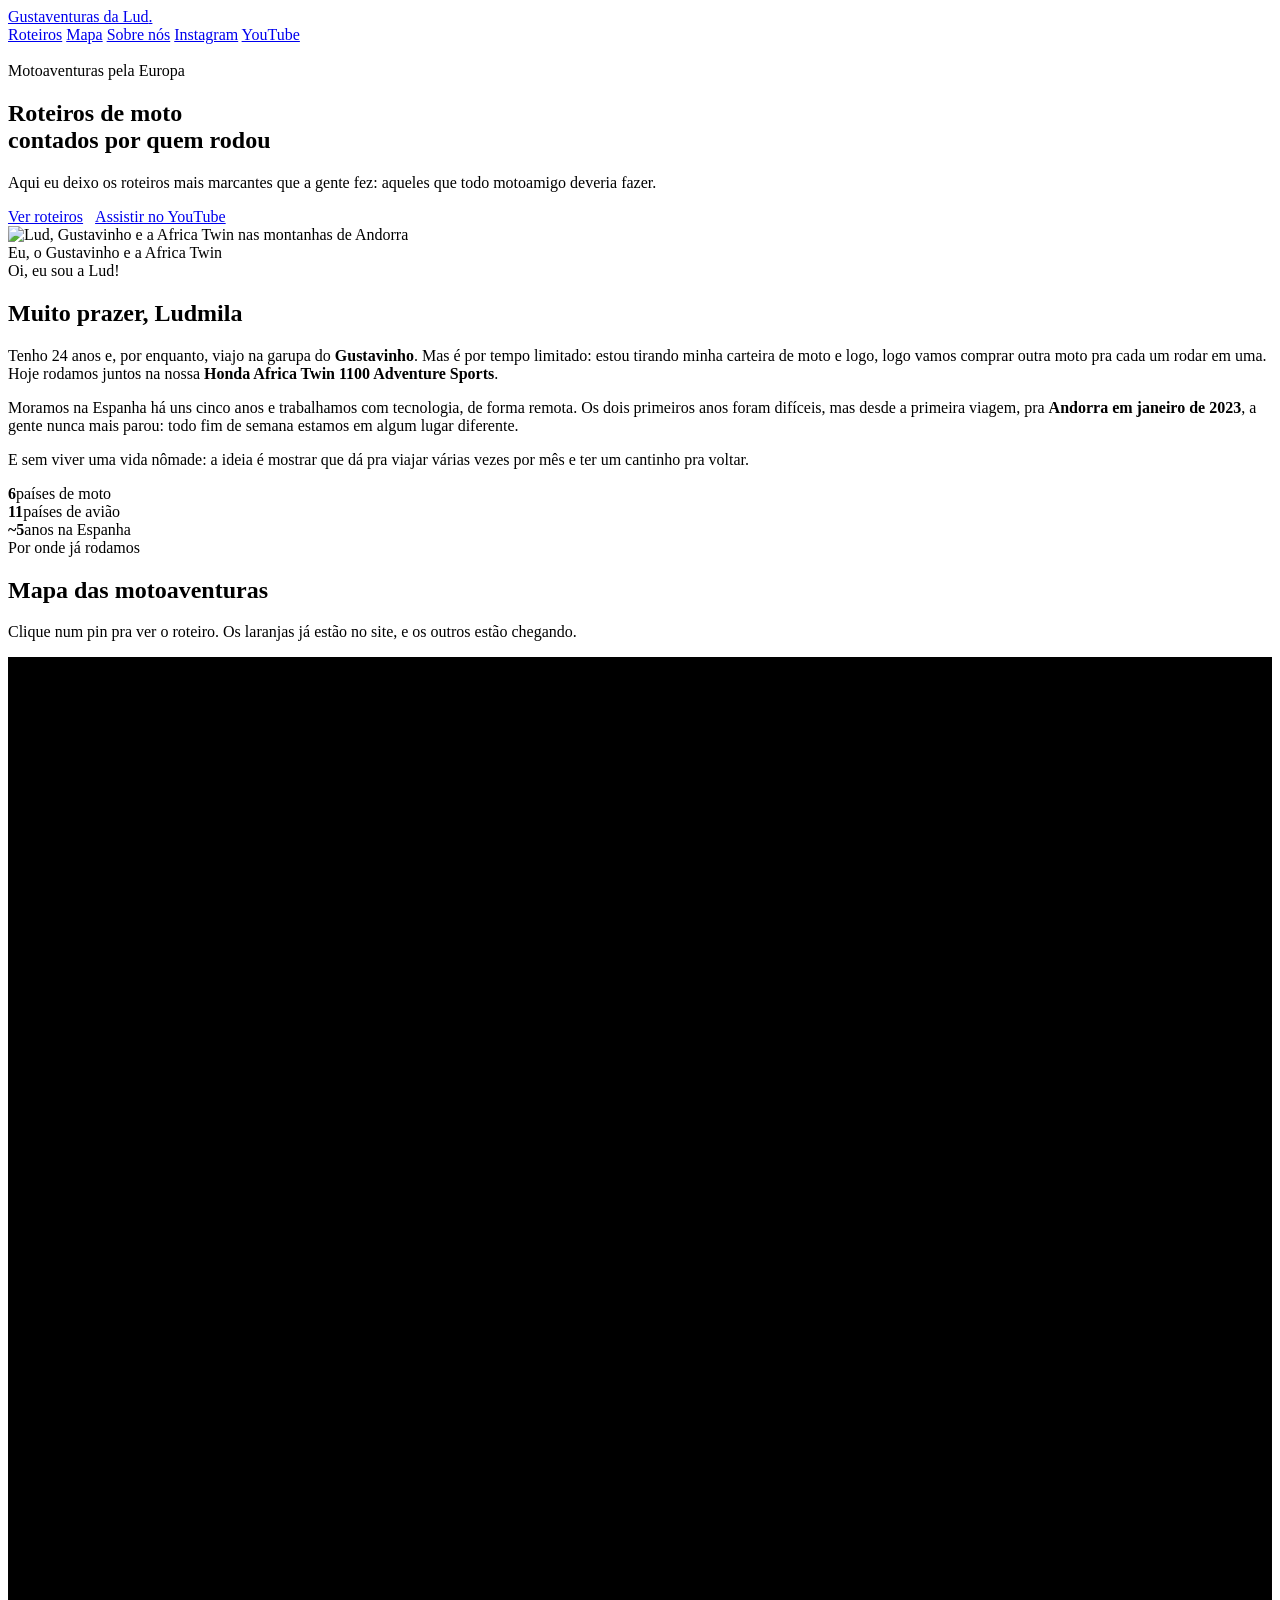
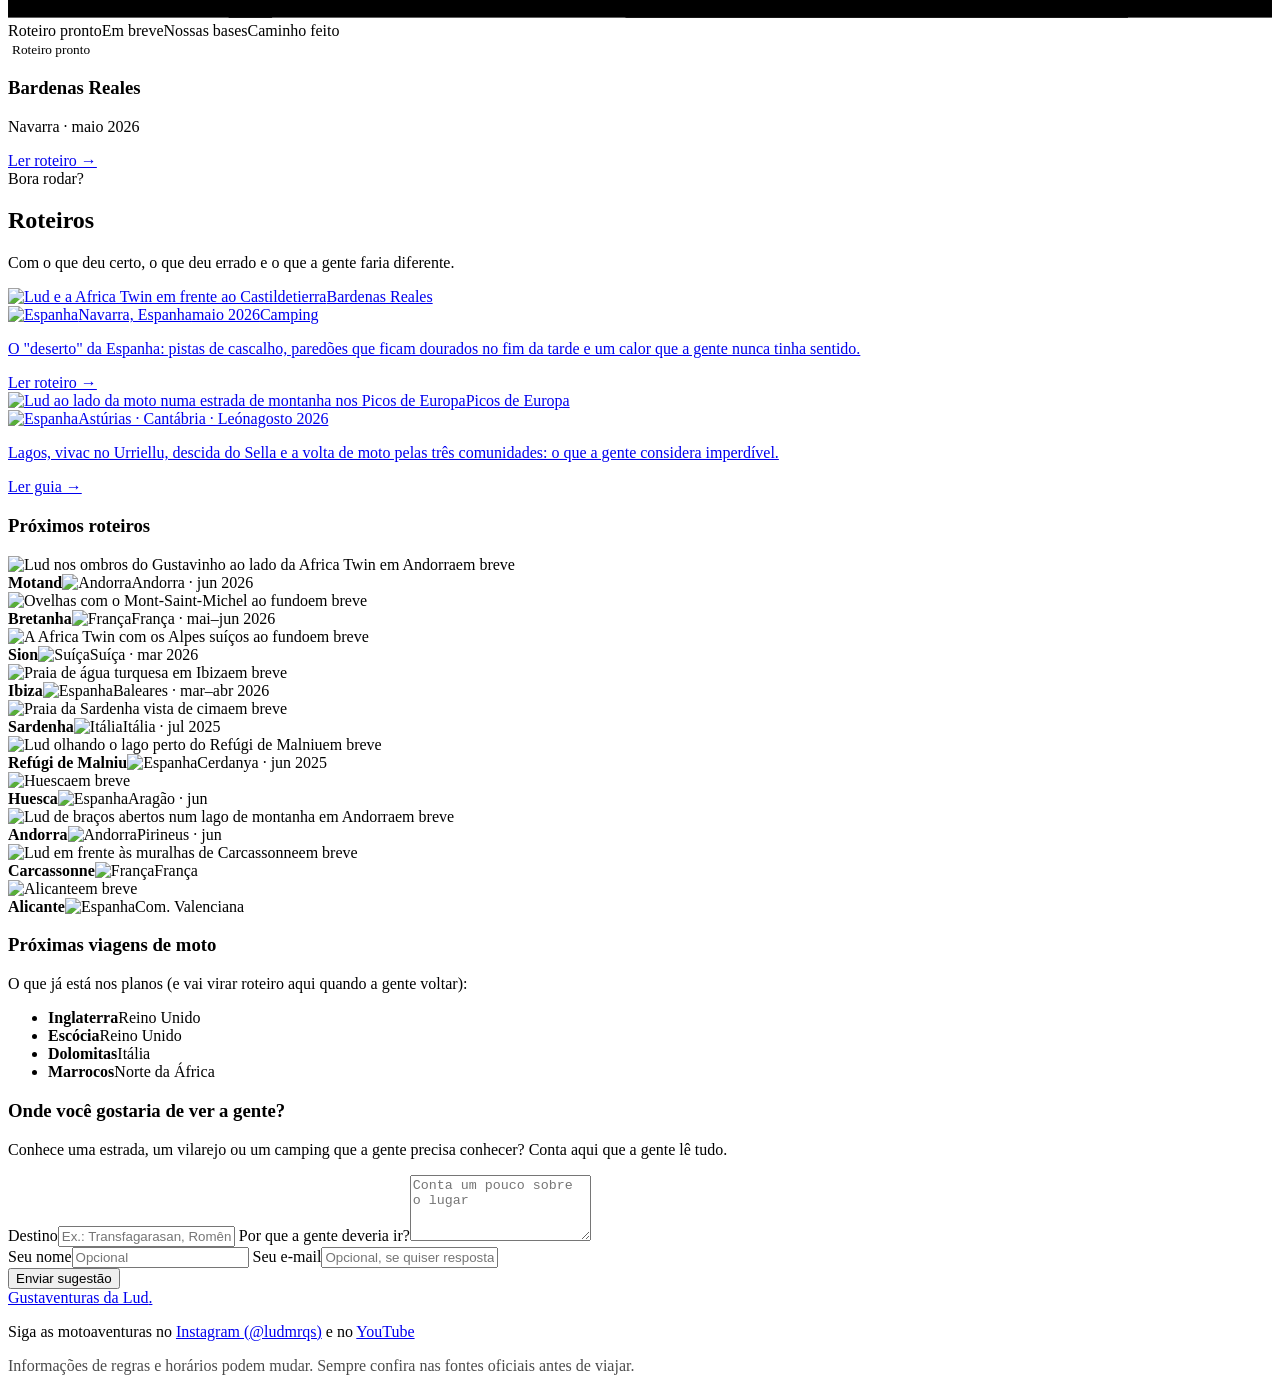
==== index.html @ d8e7f9ba "Add files via upload" ====
<!DOCTYPE html>
<html lang="pt-BR">
<head>
 <meta charset="utf-8">
 <meta name="viewport" content="width=device-width, initial-scale=1">
 <title>Lud · Motoaventuras pela Europa</title>
 <meta name="description" content="Roteiros de viagens de moto pela Europa: Bardenas Reales, Picos de Europa e mais. Camping, trilhas e estradas incríveis, contados por quem rodou.">
 <link rel="preconnect" href="https://fonts.googleapis.com">
 <link rel="preconnect" href="https://fonts.gstatic.com" crossorigin>
 <link href="https://fonts.googleapis.com/css2?family=Caveat:wght@600;700&family=Fraunces:opsz,wght@9..144,600;9..144,700&family=Nunito+Sans:wght@400;700;800;900&display=swap" rel="stylesheet">
 <link rel="stylesheet" href="assets/style.css">
</head>
<body>

<header class="topo">
 <div class="container">
  <a class="logo" href="index.html">Gustaventuras da Lud<span>.</span></a>
  <nav class="menu">
   <a href="#roteiros">Roteiros</a>
   <a href="#mapa">Mapa</a>
   <a href="#sobre">Sobre nós</a>
   <a href="https://www.instagram.com/ludmrqs/" target="_blank" rel="noopener">Instagram</a>
   <a href="https://www.youtube.com/channel/UCNSCRL_kDQO0_r5N88EQWMQ" target="_blank" rel="noopener">YouTube</a>
  </nav>
 </div>
</header>

<section class="hero" style="padding:0">
 <div class="paisagem foto-fundo" aria-hidden="true">
  <img src="assets/fotos/bardenas-lud-moto-pista.jpg" alt="" style="object-position:50% 62%">
 </div>
 <div class="container conteudo">
  <span class="pincelada">Motoaventuras pela Europa</span>
  <h1><span class="caixinha">Roteiros de moto</span><br><span class="caixinha">contados por quem rodou</span></h1>
  <p class="lead">Aqui eu deixo os roteiros mais marcantes que a gente fez: aqueles que todo motoamigo deveria fazer.</p>
  <a class="botao" href="#roteiros">Ver roteiros</a>
  <a class="botao claro" href="https://www.youtube.com/channel/UCNSCRL_kDQO0_r5N88EQWMQ" target="_blank" rel="noopener" style="margin-left:8px">Assistir no YouTube</a>
 </div>
</section>

<section id="sobre" class="fundo-papel">
 <div class="container sobre">
  <div class="foto polaroid">
   <div class="miolo"><img src="assets/fotos/home-capa-motand.jpg" alt="Lud, Gustavinho e a Africa Twin nas montanhas de Andorra" style="object-position:50% 72%"></div>
   <span class="legenda-foto">Eu, o Gustavinho e a Africa Twin</span>
  </div>
  <div>
   <span class="pincelada">Oi, eu sou a Lud!</span>
   <h2 class="secao-titulo">Muito prazer, Ludmila </h2>
   <p>Tenho 24 anos e, por enquanto, viajo na garupa do <strong>Gustavinho</strong>. Mas é por tempo limitado: estou tirando minha carteira de moto e logo, logo vamos comprar outra moto pra cada um rodar em uma. Hoje rodamos juntos na nossa <strong>Honda Africa Twin 1100 Adventure Sports</strong>.</p>
   <p>Moramos na Espanha há uns cinco anos e trabalhamos com tecnologia, de forma remota. Os dois primeiros anos foram difíceis, mas desde a primeira viagem, pra <strong>Andorra em janeiro de 2023</strong>, a gente nunca mais parou: todo fim de semana estamos em algum lugar diferente.</p>
   <p>E sem viver uma vida nômade: a ideia é mostrar que dá pra viajar várias vezes por mês e ter um cantinho pra voltar.</p>
   <div class="numeros">
    <div class="numero"><b>6</b><span>países de moto</span></div>
    <div class="numero"><b>11</b><span>países de avião</span></div>
    <div class="numero"><b>~5</b><span>anos na Espanha</span></div>
   </div>
  </div>
 </div>
</section>

<section id="mapa" class="fundo-papel">
 <div class="container">
  <span class="pincelada">Por onde já rodamos</span>
  <h2 class="secao-titulo">Mapa das motoaventuras</h2>
  <p class="secao-sub">Clique num pin pra ver o roteiro. Os laranjas já estão no site, e os outros estão chegando.</p>
  <div class="mapa-wrap">
   <div class="mapa-caixa">
    <svg class="mapa-svg" viewBox="0 0 1000 760" role="img" aria-label="Mapa dos roteiros pela Europa">
<rect width="1000" height="760" class="mar"/>
<path class="terra" d="M487.8,760L489.7,759.4L520.3,756.8L536,754.4L546.7,754.8L557.4,747.2L562.7,744.7L586,743.7L596.9,738.1L638.6,736.7L643.7,738.3L648.9,741L657.8,747.6L662,749L667.4,747.2L680,740L694.2,735.8L701.8,731.5L704.8,725.6L711.4,723.1L715.5,727.2L730.8,730.7L739.8,728.9L743.7,727.2L741.9,720.8L751.6,721.9L759.3,724.5L767.6,730.3L772.7,731.2L781.7,727.6L800.6,724.6L810.7,720.5L820,711.2L823.3,708.9L845.7,699L848.6,699.3L852,700.1L851.4,703L850.3,705.4L852.6,709.3L855.1,706.5L854.4,704.9L854,702.8L858.7,702.2L863,702L867.8,704L868.4,713.2L875.4,721.5L874.2,726L879.5,728.2L883.6,724.5L885.4,719.6L893.3,716L900.5,708.3L904.6,707.1L906.2,712.6L908.9,717.3L906.2,719.3L902.9,725L897.2,739L891.1,743.6L886.6,749.3L885.4,753L885.4,757.3L886.1,760L487.8,760ZM1000,270.3L997.8,266.1L988.4,259.9L984.8,256.5L978.4,255.1L975.7,255.7L974.5,258.9L974.3,265.5L970.3,274.8L969,278.8L966.9,283.9L964.5,284.7L963,284.4L957.4,277.1L952.2,271.5L951.3,268.7L950.3,265.2L945.3,252.5L947.3,250.3L949.4,249L952,245.8L954,243.4L947.2,236.8L944.7,237.1L941.7,240.8L931.8,238.9L930.1,240.5L929.1,243.2L926.3,246.9L921.8,248.9L917,253.1L911.9,256.2L907.9,258.7L905.4,258.7L908.8,254.1L907,254.3L902.4,257.8L899.8,260.6L899.3,264.7L899.3,271.6L901.8,273.1L906.9,281.4L912.2,284.5L911.7,288.3L910.9,291.3L908.3,294.1L905.5,292.6L904,292.8L903.7,298.8L907.8,313.8L912.6,324.3L916.6,328.5L925.3,334.8L934,337.6L950.4,347.9L959,350.6L961.4,352.5L967.7,361.3L973.5,371.6L980.6,388.2L985.2,396.2L993.3,404.8L1000,409.6L1000,490.1L1000,490.1L991.4,478.8L985.6,474L983,473.3L978.7,475.1L970.6,473.8L966,473.9L963.7,474.8L960.1,477.1L958.1,476.3L957.2,474.5L949.6,469.7L940.5,467.7L921.5,451.9L915.6,445.8L904.1,439.7L896.2,429.6L890.3,426.3L882.1,424.1L880.3,424.6L878.1,426.1L876.3,426.5L874.7,425.3L875.9,423.7L877.5,422.8L876.5,418.8L866.4,409L860.7,406.2L859.1,404.2L857.6,401.4L856.3,399.7L853.7,398.8L851.7,399.3L848.7,398.8L848.2,393.6L848.4,389.6L847.6,386.3L843.9,377.8L838.2,370.8L833.6,353.3L830.7,348.5L825,345.2L812.6,342.2L794.9,332.2L791.3,332.3L780.9,328.8L774.6,328.6L766.9,333.2L758,345.1L750.8,357.2L748.1,359.7L738.1,364.4L729.1,366.9L727.1,368L724.8,369.1L720.5,371.3L717.5,373.4L706.1,385.9L700.7,389.7L699.7,391.8L698.8,395.7L695.7,399.2L692.7,401L685.6,403L678.4,406.9L675.2,405.6L666.5,406.2L661.1,402.2L650.7,400L647,394L642.5,393.9L639.4,394.2L637.6,393.4L636.9,391.3L636.9,389.2L633.7,390.3L631.2,390.4L629.7,391.3L628.7,392.2L627.3,391.7L626.4,392L626.6,393.2L623.6,393.5L620.4,392.9L611.8,390L610.5,389.6L604.7,388.6L602.3,387.4L600.3,384.2L598.7,383.4L597.9,382.7L592.5,384.5L590.7,387L587.9,390L567.9,404.7L564.3,410.7L560.2,419.6L559.9,423.7L562,436.7L566.4,443.5L567,445.1L568,448.4L570,449.7L570.8,452.5L567.4,454.1L565.3,454.4L564.8,459.3L565.7,460.8L567.7,462L568.3,463.5L568.9,470.8L565,475.3L559.4,480.4L532.1,496.7L525.6,504.5L523.2,506.2L502.7,511.2L488.2,516.4L481.3,518.2L472.6,527.2L468.5,530.8L471.8,531.9L475.5,536.2L474.2,538.1L468.7,541L466.2,541.9L464.9,541.4L463.6,541.8L454.2,557.3L445.5,568.5L440.8,573.3L436,580.5L425.3,599.3L425,604.7L429.8,623.6L432.6,628.6L436.6,632.8L444.5,636.5L446.2,640L443.5,643.3L435.6,649L421.8,656.7L415.8,662.8L414.5,668.9L410.4,671.5L408.6,680L406.1,685.5L405.4,687.4L402.8,691.6L402.4,694.7L406.5,699.1L404.3,700.9L402.2,701.7L397.3,702L380.9,702L367.4,710.8L360.4,718.7L353.8,733.7L346.1,742.5L342.8,744L337.9,739.8L331.7,738.9L325.5,740L322.3,742.9L317.1,744.4L312.3,742.6L301.9,741.2L297.1,741.2L289.6,743.2L283.4,741.2L272.9,739.7L249.8,740.1L247,741L243.8,744.5L236,750.5L224.9,749.9L214.4,753.3L211.7,755.7L208.7,760L174.7,760L174.7,760L171.4,754.4L169.4,749.2L168.2,743.8L168.7,741.8L168.4,740.1L163.7,737.5L162.9,732.5L167.2,726.6L170.3,724.1L172.2,723.5L167.8,723.4L164.2,727.1L160.7,720.2L145.3,705.9L146.7,703.2L146.7,701.5L143.6,704.6L141.6,705.4L133.1,704L123.2,704.5L119.5,704.7L104.2,711.7L99.8,711.2L91.8,706.5L77.4,703.6L72.7,701.9L66.5,703.6L62,703L57.8,705.7L55.3,704.5L59.2,697.8L65.6,684.5L66.5,675.9L68.5,668.6L68.2,661.2L66.3,656.3L70.9,644.8L71.4,638.6L69.5,630.6L78.1,632.8L75.7,629.4L73.2,627.2L70.6,627.3L68.4,626.9L60.6,629L56.8,629.5L55.7,628.8L56.7,624.1L55.6,617.6L58.8,616.3L62.4,616.3L65.7,614L67.8,611.2L67.4,605.9L70.7,601.2L77.1,597.7L73.9,598L70.1,600.2L63.3,609L60.9,613.6L55.8,614.6L51.4,614.8L49.4,614L46.9,612.5L47.1,608.9L47.8,606.1L50.3,600.7L51.9,592.7L55.5,585.9L55.4,584L55.1,581L57.7,578.6L60.8,577.1L65.6,571.4L73.3,557.6L82,542.9L81.7,540.9L80.4,539.3L81.5,535.2L87.8,517.4L89.7,515.3L92.2,510.1L93.6,501.6L95.1,495.7L95.3,492.7L95.2,489.1L93.4,481.9L92.6,467.1L92.9,462.2L95.4,460.1L91.9,459.3L90.7,455.9L91.4,452.5L96.1,447.2L93.2,447.6L92.2,446.4L92.9,438L98.1,433.1L101.6,430.1L100.2,429.3L96.9,429L97.3,426.3L99.2,425.4L101,422.7L99.4,421.2L98.2,419.2L98.8,414.4L99.5,412.4L99.3,410.3L92.1,412.3L90.4,411.7L90.8,408L95.2,403L95.9,401.4L91.5,400L88.5,396.9L86.9,394.3L85.1,390.5L85.5,387.4L88.6,380.5L92.1,378.7L95,377.8L101.4,373.5L109.2,375.3L114.2,374.9L118.9,372.9L121.6,372.6L125.9,370.8L126.1,367.8L125,365.4L126.5,363.4L131.3,361.3L136.7,358.5L142.6,358.5L148.8,356L152.6,358.5L156.1,358.2L159.8,360.9L164.4,366.7L171.9,369.7L178.3,368.6L189,369.4L194.5,370.6L204.2,370.2L209.7,371.1L218.7,369.2L225.4,373.1L238.7,375.8L246.4,379.2L268.5,385.4L276.6,386L288.1,384.2L293.1,382.6L297.4,384.1L304,382.3L307.2,382.8L311,386.3L325.1,391.3L329.1,387.9L331.9,387.2L342,389.9L352.2,394.9L357.6,395.4L365.5,394.6L372,391.9L373.3,391.6L379.5,390.3L385.5,383.8L391.7,359.8L396.4,331.3L399.3,326.1L402.9,324.6L400.2,320.7L398.3,322.5L397.6,324.6L396.6,325.7L399.5,299.5L401.3,289.9L404.1,280L409.2,284.1L413.4,288.3L415.6,291.9L418.1,303.7L420,306.2L423.2,308.7L422.1,306L419.8,303.9L416.9,288.2L414.8,283.7L411.6,279.9L401.2,271.8L400.1,270.2L399.7,267.2L403.3,267.4L406.3,269L406,267.3L405.1,265.6L403.9,259.2L403.2,244.3L403.4,241.7L403,238.6L399.6,237.8L396.9,237.6L394.1,236.3L379.9,227L375.4,217.8L370.6,210.9L369.5,207.9L369.8,205L372.7,198.9L370.5,194.9L368.3,194L366.4,192L368.4,188.9L369.9,186.8L372.8,186.4L376.7,187.3L380.2,189.3L382.9,189.8L374.8,184.5L361.1,185.6L358.2,184.8L355.8,183.6L355,179.9L357.1,178.3L358.9,175.2L357.1,173L354.5,172.1L350.5,172L346.7,172.4L345.9,171.1L348.3,167.8L346.4,166.4L343.8,166.9L340,167.4L336.5,166.2L333.3,162.1L331.1,162L329.6,162.4L327.3,160.7L324.9,160.2L323.2,160.6L321,158.3L307.3,152.9L301.3,151.9L295.7,153.6L292.6,152.7L290.5,149.6L289.1,144.7L280.4,140.3L282.4,137.9L286.5,137.7L291.3,136.3L293.3,134.3L289.7,131.4L287,130.6L285.9,129.6L284.9,127.3L286.7,126.3L287.8,126.9L291,127.5L296.8,127.4L294.9,124.9L292.7,124.2L291.7,123.6L287.1,123L284.9,123.7L280.3,123L279.3,120.4L279.1,118.2L280.8,113.6L287.8,109.9L304.7,106.3L311.7,107.4L316.8,106.9L322.9,104.4L325.6,102L334.2,101L342,104.1L348.9,114.5L352.3,118.1L361.2,112.6L374.1,113.4L376.6,116.8L377.7,114.1L380.3,110.9L382.1,112.4L383,114.5L396.6,114.4L398.8,114L395.2,111.4L392.5,105.6L392.6,84.4L389.1,78.3L385.2,68.7L383.4,63.1L383.4,61.1L384.1,58.4L389.3,58.7L393.3,59.6L401.1,57.7L404.7,59.3L404.3,63.7L405.3,69.3L406.6,71.9L408.4,75L414.6,74.9L421.3,76.9L429.8,77.4L442.1,80.8L447.4,79L452.6,75.3L462.4,73L463.3,71.7L457.7,72.2L452.5,69.7L451.9,67L452.5,64.7L454.6,59.3L469.6,51L480.2,48.5L491.2,43.9L496.8,39.1L500.5,32.8L501.7,31.5L503.2,30.3L501.7,28L502.7,4.3L503.8,0L1000,0ZM377.5,82.2L377.7,84.9L376.1,85.5L374.9,84.5L372.3,84.4L369.7,84.9L370.6,80.1L375.3,80.9ZM361,67.5L359.6,71L356.4,69.6L356.2,68.7L359.9,66.8L360.7,66.8ZM462.9,0L459.4,2L456.1,2.6L444.2,0L462.9,0ZM432.3,0L422.6,1.8L419.7,1.3L417.4,0L432.3,0ZM401.2,0L397.8,2L395,2.6L392.1,2.4L385.9,3.3L380.3,2.5L381.1,5.3L382.4,7.8L381.3,8.8L379.9,9L369.4,6.7L367.8,7L366.5,8.6L362.6,7.6L359,4.5L355.1,2.4L351,1.2L347.5,1.4L333.6,5.1L330.6,9.5L328.8,15.8L326.5,21.4L323,25.5L319.1,25.9L315.6,22.6L309,18.8L306.7,16.4L305.9,16.2L305.2,17L302.4,17.8L299.6,17.7L295.2,18.3L287.4,20.4L284.2,22L277.3,26.6L275.9,27.9L273.1,32.8L269.4,33.5L266.3,29.9L262.6,28.4L258.5,29.3L255.9,30.8L255,29.3L255.1,26.4L258.3,23.1L266.4,21.2L273.7,14.9L277.4,11L278.8,8.8L280.6,7.4L282.8,7L284.1,4.5L288.8,0L401.2,0ZM413.1,5.6L410.1,7.3L409.2,9.4L408.4,10.2L406.6,10.7L404.7,10.8L397.8,6.2L396.1,6.3L397.7,4.3L402.3,2.9L404.8,0.8L410.5,3.1ZM503.9,645L503,645.7L500.3,645L496.1,645L496,642.9L496.5,641.4L497.3,639.8L499.8,642.9L503.9,643.4ZM567,585.1L571,586.7L575.1,585.1L577.3,585.5L579.5,586.3L580,589.7L578.2,593.5L575.6,597.3L573.4,601.5L571.5,606.3L567.9,609.2L564.5,611L557.4,607.6L553.2,606.7L552,605.5L550.9,600.1L549.1,598.5L546.3,597.8L544,599.1L540.9,602L539.1,599.2L536.6,598.8L535.6,597L535.6,594.9L552.3,581.9L557.1,579L567.4,575.5L569,575.9L567.7,577.9L567.8,578.8L569.1,579.7L568.8,581.2L567.5,582.6ZM613.7,581.1L613,581.7L600.3,576L596.2,575.4L595.2,574.5L595.2,571.3L595.5,569.9L603.8,569L610.6,571L614.4,577.1L614.8,578.1ZM497.7,631.9L496.3,635.1L490,634L488.5,632.6L489.9,629L491.8,628.5L491.8,625.9L493.7,623.3L502.6,621.1L504.7,623L505.2,625.6L499.8,631.2ZM844.7,405.1L846.2,407L846.4,408.1L845.7,409.6L846.5,412.6L842.9,410.4L838.1,412.1L835.2,412.2L834.1,410.1L834.7,408.6L839.2,407.9L840.7,407.1L843.5,407.1ZM997.8,500.5L996.1,501.2L995,500.8L994.4,500.1L994.8,498L998.5,498.6L998.5,499.8ZM948.7,718.8L946.8,719.6L943.9,718.2L943.4,715.6L943.8,714.8L947.3,715.5L948.5,717.8ZM1000,680.3L999.7,680.2L995.2,677.6L993.1,675.7L990.8,674.5L985.2,673.8L979.8,671.1L977.6,671.2L972.9,672.2L970.4,672.3L967.9,671.5L962.5,668.1L958.8,663L957.8,660.7L959,654.1L960.8,647.8L962.8,645.8L965.2,644.3L966.6,642.2L967.7,639.9L973.3,645.5L975.7,646.8L977.7,646.1L981.3,643.4L981.3,640.9L985.2,637.1L990.5,636.4L993.1,636.5L994.9,639.2L997.1,639.7L999.5,639.8L1000,640.1L1000,680.3ZM825.2,512.2L827.6,515.4L833.4,528.8L834.1,531.7L833.5,534.9L832.6,537.1L828.8,544.5L830.1,550.2L832,553.6L832.7,557.5L832.3,562.5L832.4,592.9L831.6,598.3L831.2,603L828.2,604.7L823.9,603.6L818.7,601.5L816.3,601.9L814.1,603L812.1,602.3L810,601.1L809.6,611.5L807.6,616L804.5,618.9L801.1,619.4L797.6,618.8L794.8,619L792.4,617.3L790.3,613.9L787.3,609.8L784.1,605L783.4,600.6L782.2,590.6L782.7,588.3L783.7,586.1L783.9,581.6L783.2,577.7L783.9,576.2L785.7,577.5L786.8,576.9L786.5,574.9L786.6,571.2L784.2,568.3L780.6,567.5L780,564.4L780,561.1L781.8,558.9L782.1,556.1L781.6,547.4L778.7,544.5L777.4,539.8L775.9,536.9L773.3,534L770.5,531.7L768.6,529.5L767.8,523.2L768.3,517.8L768.9,515.5L769.8,515.7L772.6,518.2L774.8,518.5L779,518.8L783.2,517.7L788,514.8L792.6,511.6L798.9,502.5L803,500.4L805.1,497.9L805.6,494.8L807.3,493.9L809.8,496.7L812.5,496.7L816.9,498.7L818.8,500.9L820.6,503.5L822.2,504.6L823.8,505.1L824.2,505.7L823,506.5L821.8,509.9L822.8,510.7ZM787.2,612.2L785.3,617.6L782.4,614.1L782,610.9L782.4,610L785.5,611.1ZM770.8,508.6L769.7,511.1L767.9,511.1L768.4,509.3L769.9,505.5L771.9,504.2L772.9,505.1L772,507.3ZM809.6,411.4L809.4,419.1L810.3,421.4L811.8,422.9L812.7,424.5L815.8,445L815.7,446.7L811.7,455.5L810.9,458L811.6,468.3L811,471.2L809.5,474.1L807.4,483.1L805,487.3L797.3,483.1L792.9,481.5L790.7,479.4L789.1,477.9L789.8,475.7L791.6,473.5L791.7,471.7L787,470.2L784.8,469.1L784.6,466.9L785.9,463.3L784.9,460.4L782.4,460.8L780.2,460.5L779.9,459L781.2,456.9L783,454.3L782.6,451.5L780.2,450.5L777.9,448.4L776.8,445.5L778.3,443.2L780.8,441.6L778.7,438.7L777.3,438.7L776.2,438.1L776.9,436.6L778.7,434.2L781.1,427.5L784.8,424.1L791.6,421.5L793.5,420.5L794.9,418.1L796.7,416.4L799,416.4L801.3,417L802.6,417.9L803.7,416.8L804.2,413.9L803.5,411.5L803.1,404.6L804,400.6L806,400.2L808.1,402.2L808.1,404L809.2,408.4ZM401.1,260.2L399.6,264.7L397.4,260.4L394.2,256.5L393.6,253.1L393.7,252.2L397.4,254.8ZM997,271.8L992.6,273.6L990.2,271.9L989.4,270.4L985.4,270.4L982.8,268.5L982.3,267.6L985.1,264.5L986.2,260.2L988.7,262.3L992.1,266.5L993.7,267.5ZM1000,284.9L997.1,283.7L993.9,283.4L993,281.9L993.2,280.6L993.6,279.2L996.1,279L996.7,280.2L999.6,283.1L999.6,283.1L1000,283.8L1000,284.9ZM1000,290.6L997.8,288.4L996.8,286.8L999.6,289L1000,289.3L1000,290.6ZM987.7,290.3L987.7,292.3L985,290.1L983.1,285.7L979.2,278.6L978.5,276.6L979.6,274.3L979.3,272.2L976.3,266L977.7,264.7L978.8,264.4L979.9,268.9L981.2,271.4L984.4,274.1L984.6,279.5L986.3,287L987.1,288.5Z"/>
<path class="fronteiras" d="M930.1,446.1L929.7,446.3L929.6,446.1L929.6,445.8L930,445.8L930.1,446.1M793,760L793.5,755.6L792.5,753L791.1,751.2L786.9,749.4L786.7,748.1L787.6,746.6L793.1,741.5L795.7,734.5L798.2,732.8L802.2,730L801.8,727.4L800.6,724.6M873.7,0L872.7,0.9L870,5.4L868.7,9.2L867.9,10.6L865.9,7.5L863.7,5.4L862.2,4.4L860.9,4.5L860.8,5.1L861,6.8L862.6,9.6L864.4,11.4L864.8,12.8L866.2,15.4L868.9,18L872.8,19.8L875.6,21.8L877.8,24.8L878,25.7L877.6,27.1L876.9,28.4L876.4,30.1L874.7,33.6L875.5,34.9L877.5,36.4L879.2,38.4L881.5,41.5L884.9,47.2L887,49.5L889.7,51.7L892.2,53.4L895.6,52.8L899.9,56.1L904.7,60.8L908,62.9L910.3,63.3L912.3,65.1L914.2,67.6L915,69.2L916.6,70.1L920.3,69.4L925.6,73.1L929,75.9L931,78.2L930.8,79.3L931,82.5L931.5,86L931.4,87.8L929.6,90.5L928.5,91.2L928,91.7L921,89.5L920.6,90.2L920.1,90.6L919.6,99.9L918.7,101.7L917.1,103.6L913.5,105.7L911.1,106.7L909,107.7L903.1,112.4L900.5,115.1L899,118.2L899.2,119.8L903,124.1L907.4,128.7L907.9,133L906.7,136.5L906.5,137.8L907.7,138.1L909.8,138L911.5,138.4L912.6,140.5L912.9,144.6L912.8,148.4L912.5,150.1L910.8,150.5L907.4,149.3L904.7,147.7L903.6,146.7L903.4,145.3L903.8,144.3L902.6,142.7L899.4,141.6L896.3,142.7L894,144.1L892.4,144.3L890.6,142.9L887.8,142.1L884.3,141.8L882.2,141.2L881.7,141.7L882.4,145L881.9,146.5L865.5,150.5L860.6,152.9L857.3,155.6L854.6,156.9L854.1,158.5L851.6,160.6L848.6,161.5L847.7,161.1L845.9,162.1L842.7,163.3L840.4,163.3L839.2,162L836.9,159.9L835.8,158.3L835.9,157.3L831.1,157.7L828,156.7L821.7,157.7L820.1,157.4L819.9,157.9L819.6,164.6L818.7,167.4L817,170.4L814.5,172.2L812.5,172.7L812.4,170.7L812.7,168.2L811.1,167.8L808.9,167.7L807.8,167.1L807.8,165.2L807.2,164.2L806.2,163L803.7,161.6L798.8,159.5L795.5,158.6L794.3,160L792.1,161.6L788.5,161.5L787.6,162.1L788.7,162.6L791.5,164.8L791.4,168.8L789,175.5L788,180.8L788.2,184.8L788.7,186.7L789.2,186.6L792.1,186.6L793.5,186.5L798,187.1L801.8,188.3L802.7,189.9L803.3,191.9L807.9,194.2L813,195.5L814.6,194.7L820.1,187.6L822.6,188.4L824.4,191.8L824.5,193.5L823.5,200.6L823.7,204.4L825.4,206.6L825.7,208.5L825.5,210.3L823,210.7L819.6,210.1L816.6,207.4L814.4,208L812.7,208.9L812,211.9L811.6,215.3L812,217.2L813.5,218.4L814.9,221.4L815.9,225.3L816.8,227L816.2,227.8L814.5,228.6L813,228.3L809.9,223.8L808.6,222L806.6,222L803.1,223.4L798,226.6L795.8,226.8L793.9,226.4L792,224.4L790.1,220.2L789.3,217.5L788.3,217.7L784.8,217.2L783.3,218.4L783.7,222.9L783.9,228.5L782.5,232.1L778.2,238.8L776.7,241.6L776.1,243.6L776.1,245.3L777.1,248.1L778.3,250.8L777.7,252.5L775.2,253.6L773.2,252L772.3,249.1L768,245.3L769.4,241.8L769,240.9L762.4,239.7L759.4,237.4L755.1,233.1L754.1,231.3L753.9,224.9L753.5,223.4L752.9,222.7L751.1,222.8L748.6,225.2L746.4,228.7L741.7,232.9L741.2,233.7L743.2,237.2L743.2,238.6L739.7,244.7L739,246.7L734.2,250.7L731.9,252.2L724.5,250.1L722.5,249.8L719.3,251.9L714.9,253.9L707.8,256.1L704.9,255L703.6,253.9L702.8,252.2L700.8,249.3L698.6,247.6L697,245.7L695,243.6L693.7,241.9L694.9,235.9L693.6,234L692.8,231.1L693,229L692.3,228.6L685.7,227.9L680.2,228.6L676.5,230.7L673.4,234.1L673,234.9L673.3,235.4L675.1,238.3L672.6,241.7L668.5,244.3L665.6,244.7L664.3,244.3L664.1,240.9L666.4,239.6L668.5,237.3L669,234.1L669.2,232L666.8,229.4L667,227.9L668.2,224.6L668.9,221.9L669.9,219.6L674.2,215.5L678.5,211.4L678.9,207.2L679.1,202.2L679.6,201L685.6,197.7L686.9,196.4L687.6,194.7L692.1,188.9L696.5,183.1L697.3,181.2L698,180L698,179.1L697.4,178.5L695,178.2L694.2,176.5L696.4,173.2L699.4,171L702.3,170.8L703.6,171.6L703.5,172.6L704.9,173.6L707.2,173.8L709.9,173.3L712.7,171.9L714.1,169L714.9,166.8L719.1,164.1L722.2,165.1L730.3,164.9L736.3,163.8L739.9,161.8L744.5,161.4L747.7,162.1L748.2,162L749.1,161.6L749.8,160.7L752.7,159.8L753,159.1L752.8,158.4L752.3,158L748.7,158.7L747.3,158.3L746.9,156.9L747.8,154.5L750.3,152.4L752.5,151.8L754.1,152.1L758.4,155.3L759.3,155.4L759.9,154.7L760.6,154.3L762.1,154.8L763.7,156.9L764,157.2L772.8,155.6L774.7,155.4L781.1,158.7L787.6,162.1M373.3,391.6L373.3,393.4L374.6,396.1L376.2,397L379.5,398.4L382,398.7L385.5,399.5L387.8,401L387.8,403.2L387,405.8L385.6,408L384.7,409.9L385.5,410.9L386.7,411.8L387.9,412L388.9,411.7L389.7,410.4L391,408.7L391.7,408.5L391.7,409.4L392.2,410.7L396.4,412.9L405.7,417L409.3,417.2L412.3,417.7L413.1,419.3L419,425.3L420.4,425.2L423,425.3L426.3,424.9L428.5,423.9L430.1,424.1L431.7,425.3L433.7,426.3L436.3,428.3L438.5,430.7L440,431.6L449.4,430.1L451.5,431.6L453.7,431.6L456.3,431.3L461.7,432.1L466.2,431.9L466.6,431.3L467.1,426.1L467.8,424.1L468.8,423.7L471.5,424.1L480.9,427.3L484.9,429.2L488.6,430.8L492,431L494.1,432L497.2,437.1L496.7,439.6L496.9,440.5L497.3,442.2L497.2,444.2L498,445.4L499.4,445.6L501.4,445.2L503.4,444.4L507,442.3L508,441.9L514,444.4L516.7,446L517.7,447.8L519,449.5L520.8,449.8L523.4,448L527.4,446.2L534.2,447.7L541.8,450.1L545.1,450.3L545.2,449.1L545.7,447.4L547,446.7L548.8,446.4L551.5,445.5L554.4,444L557.4,443.4L560.6,444.3L564.6,445.2L567,445.1M123.2,704.5L122.1,691L121.4,685.8L121.4,682.6L124.8,675.3L127.8,672.5L132.1,666.6L137.2,661.7L141.9,661L144.1,660.4L146.2,656.5L147.6,653.1L146.8,652.7L141.4,652.9L133.1,637.3L133.6,634.9L135.2,631.6L136.5,627.3L137,623.9L139.8,621.2L144,618.7L147.7,614.8L149.7,610.7L150.5,607L148.9,604.2L143.7,602.2L139.4,590.9L138.9,584.1L137.8,583.2L134.8,579.8L132.2,573.8L131.8,572.9L135.3,572.2L148.9,573.5L151.9,572.6L152.4,572.2L155.3,568L158.7,560.9L159.7,556.5L159,554.6L155,549.6L155,548.2L155.9,546.2L158.8,544.2L162.6,542L164.9,539.9L164.6,538.1L163.7,536.2L163.7,534.5L164.6,532.5L165.5,525.3L166.2,523.5L166.1,516.9L165.8,511.5L163.6,504.4L164.3,502.9L165.8,501.7L170.1,499.7L174.1,494.4L179.6,490.2L186.3,487.1L191.1,483.3L193.3,480.2L194.6,479.4L194.4,477.9L193.7,475.7L191.3,473.3L188.2,471.8L184.5,471.5L182.3,470.9L181.9,469.1L182.4,464.6L182.7,460.1L182.2,458L180.7,456.3L177.2,456.5L174.5,454.9L172.3,454.4L170.9,455.2L164.6,454.3L162,453.3L160.1,452.3L159,452.6L158.2,453.4L157.9,454.8L157.3,456.5L154.7,457.9L149.3,459L145.1,458.4L141.2,456.8L140.1,455.8L138.3,454.9L130.2,454.9L129.3,454.1L126.4,455.5L122.1,457L119.8,456.9L119,456.4L118.8,455.4L117.5,452.1L118.1,450.6L121.9,446.1L121.7,445L120.5,443.2L119.6,440.8L119.3,439.7L117.3,439.3L115,440.2L106.3,441.6L104.2,442.2L100.3,444.1L96.1,447.2M952,245.8L954.1,245.9L956.5,244.9L957.5,243.6L955.3,240.4L950.7,236.7L948.4,235.5L945.3,234.8L944.6,233.7L945.2,226.8L944.6,225.9L941.3,226.7L940.4,226.1L940,225L940,223.4L941.9,220.4L944.1,217.8L944.5,216.4L944.3,215.4L941,214.8L938.9,214.1L937.4,213.9L936.4,214.6L935.5,214.1L934.5,212.3L934.8,209.2L937.2,206.1L940,203.3L942.5,201.1L943.8,200.1L944.1,197L945.7,197.1L949,196.8L952.6,197L956,197.3L959,198L965.3,198.1L970.9,197.9L972.7,198.3L974,198L975.8,198.7L976.7,197.9L977.2,196.6L980,194.7L982.5,192.3L984,189.7L984.8,187.6L986.4,186L988.5,185.2L990.2,184.3L997.8,182.1L1000,181.9M1000,244.1L998.1,243.6L996,244.3L994.4,245.9L992.3,245.6L989.8,244.4L986.2,241.6L984.3,239.8L983.5,237.8L982.5,237.5L981.4,238.4L980.8,241.2L978.6,246.2L976.7,247.8L973.4,248.1L969,248.8L966.2,249.7L962.5,248.5L961.8,249L962,250.1L960.9,252L959.1,253.4L948.9,252.2L947.3,250.3M918.2,340.8L915.9,341.4L914.5,339.4L915.9,336.7L918.3,336L918.9,337.9L918.2,340.8M724.8,369.1L724.9,367.9L725.4,367.3L726,366.9L726.9,367.3L727.1,368M789,175.5L789.5,176.3L789.7,177.4L790.2,178.4L790.5,179.9L791.2,181.3L792.3,182.6L792.8,183.8L792.5,185.5L792.1,186.6M824.5,193.5L825.5,194L829.1,193.7L833.2,193.6L836,196.2L838.5,196.8L842.2,196.7L844.5,196.1L845.6,194.9L846.6,191.5L848.6,187.1L852.4,184.6L859.1,183.3L862.5,182.2L866,181.9L868.7,182.2L871.4,181.8L878,178.1L885,174.9L886.1,175.1L886.3,175.9L885.2,177.7L884.2,180.2L885.5,182.7L890.1,187.4L892.9,191.2L895.5,193.9L898.9,195L903.3,195.5L907,195.4L911.1,195.9L924.5,197L931.2,196.8L936.3,196.3L944.1,197M729.1,366.9L728.7,364L728.3,361.8L729.6,359.2L732,356.2L734.1,352.3L734.9,349.7L734.3,348L733,345.5L731.5,345.4L723.1,348.2L721,347.7L714.4,344.9L707.3,341.1L704.5,338.3L703.3,335.5L703.9,333.5L703.2,331.7L701.7,329.3L702.8,326.4L704.7,322.6L705.6,320.2L707.4,319.4L708.1,317.9L706.3,312.1L705.5,311.3L704.2,310.6L702.3,310.6L699,309.6L696.4,307.8L695.7,305L694.4,302.6L692.1,300.2L691.8,297.6L694,296.1L697.3,295.8L699.6,296.2L704.6,291.7L706.5,291.2L708.1,290.1L709.1,284.3L710.2,282.4L710.4,281.4L709.2,280.3L704.8,276.4L702.6,272.3L699.3,267.8L696.4,265.9L695.8,264.3L695.5,262.2L696,260.4L700.8,257.2L703.6,253.9M719.1,164.1L717.3,163.5L715.7,160.1L715.7,154.7L717.1,147.6L717.3,142.4L716.2,139.3L716.9,134.2L719.7,127.4L721.2,120.4L721.8,113.1L722.9,108.2L725.6,104.6L731.9,94.9L732.5,94.1L731.9,89.5L730,89L727.1,87.8L719.9,86.7L713.3,86.1L710.2,85.1L707.4,81.8L705.7,81.8L702.7,83.3L698.7,84.4L695.9,83.8L694.1,84.1L693.1,84.9L692.6,84.3L691.6,81.3L690,80.6L687.8,80.1L686.3,80.5L685.4,82L683.9,83.2L682.4,82.9L677.6,76.3L676.4,74.8L675.9,73.4L674.8,70.9L671.9,68.5L669.2,67.9L668,68.2M658.2,33L657.9,34.4L658.2,37.7L659.3,40.8L661.7,43.8L663.6,46L666.1,47.7L670.2,49.2L671.9,49.5L672.1,51.8L672,54.3L670.8,55.8L669.5,57.8L668.6,60.3L667.9,65L668,68.2L665.5,67L664.2,66.2L662.1,66L660,66.9L658.6,68.6L656.4,69.2L654.6,68.9L653.4,67.7L652.5,67L649.8,66.4L648.5,64.7L649.4,63.8L650,62.4L650.6,60.6L651.4,58.8L648.5,54.3L647.8,52.9L645.6,50.4L645.5,49.1L645.9,47.8L645.8,46.8L645.9,44.4L647.3,42.1L648.1,39.3L649.7,35.5L653.2,30.8L655.9,31.4L657.1,31.3L657.9,32.8L658.2,33L658.2,32L659.8,27L666,22.1L665.1,17.7L664.8,14.9L663.1,13.2L660,12.6L659.1,11.5L658.6,10.2L660.8,7.4L657.9,5.3L656.5,3.2L652.6,0.6L652.3,0M508,441.9L508.4,440.7L509.4,439.1L509.4,438.1L508.1,436.6L502.6,435L500.1,434.6L498.4,435.7L497.2,437.1M539.5,0L539.6,0.1L542.7,3.3L545.4,5.4L546.2,5.1L548.2,4.5L551.5,2.3L554.5,1.6L556.1,3.2L556.9,4.1L558.8,7.8L559.4,11.6L560.3,14.7L561.8,16L567.2,16.3L571.3,17.4L572.4,18.4L574,25.4L574.7,26.4L575.8,25.6L576.8,24.4L578.1,24.2L580.4,24.6L583.6,24.6L586.9,25.3L591.4,29.2L591.3,30.5L590.5,32.8L590.2,34.7L591,35.4L592.3,37.2L592.1,39.5L590.9,41.1L590.6,42.4L590.6,43.2L591,43.9L592,44.4L598.6,45L604.6,44L608.4,41.6L608.9,39.3L609.9,36.5L612,34.1L613.6,33.3L615.1,34.2L613,43.8L614.9,46.1L615.3,49.7L616.1,52.8L618.2,52.6L620.9,53.1L622.8,54.2L625.1,56L628.3,57.6L630.5,58.1L631.3,59.5L633.3,61.1L636.2,64.4L638.8,66.6L640,66.5L642.3,65.5L645.8,64.8L648.5,64.7M1000,62.1L999.8,62L997.8,62.3L995.6,62.9L991.9,62.2L984.4,59.6L981,59.3L979.1,60.1L977.5,61.2L976.2,61.6L975.2,60.4L972.5,59.4L969.9,59.6L969.3,60.6L969.8,69L969.4,72L965.9,72.5L964.9,74.1L962.8,78.5L962.7,82.4L957.9,82.4L955.5,82.1L953.6,82.9L951.7,85.4L945.5,86.1L940.4,85.7L937.6,81.2L935,79.7L932,78.4L931,78.2"/>

<path class="rota" d="M527 501 Q455.0 396 383 456"/><path class="rota" d="M119 374 Q187 340 255 396"/><g class="casa" transform="translate(527 501)"><rect x="-7" y="-7" width="14" height="14" rx="3" transform="rotate(45)"/><text x="12" y="18">Barcelona</text></g>
<g class="casa" transform="translate(119 374)"><rect x="-7" y="-7" width="14" height="14" rx="3" transform="rotate(45)"/><text x="12" y="-10">A Coruña</text></g>
<g class="pin pronto" tabindex="0" role="button" aria-label="Bardenas Reales" data-nome="Bardenas Reales" data-img="assets/fotos/bardenas-moto-castildetierra.jpg" data-status="pronto" data-href="roteiros/bardenas-reales.html" data-desc="Navarra · maio 2026 · saindo de Barcelona" transform="translate(383 456)"><circle class="pulso" r="16"/><circle class="alvo" cy="-18" r="20"/><path class="gota" d="M0 0 C-9 -12 -12 -18 -12 -24 A12 12 0 1 1 12 -24 C12 -18 9 -12 0 0Z"/><circle class="miolo" cy="-24" r="4.5"/><text class="rotulo" x="-15" y="-20" text-anchor="end">Bardenas Reales</text></g><g class="pin pronto" tabindex="0" role="button" aria-label="Picos de Europa" data-nome="Picos de Europa" data-img="assets/fotos/picos-sotres-moto.jpg" data-status="pronto" data-href="roteiros/picos-de-europa.html" data-desc="Astúrias, Cantábria e León · agosto 2026 · saindo da Coruña" transform="translate(255 396)"><circle class="pulso" r="16"/><circle class="alvo" cy="-18" r="20"/><path class="gota" d="M0 0 C-9 -12 -12 -18 -12 -24 A12 12 0 1 1 12 -24 C12 -18 9 -12 0 0Z"/><circle class="miolo" cy="-24" r="4.5"/><text class="rotulo" x="15" y="-20">Picos de Europa</text></g><g class="pin" tabindex="0" role="button" aria-label="Andorra" data-nome="Andorra" data-img="assets/fotos/capa-andorra.jpg" data-status="breve" data-href="" data-desc="Pirineus · junho" transform="translate(501 442)"><circle class="pulso" r="16"/><circle class="alvo" cy="-18" r="20"/><path class="gota" d="M0 0 C-9 -12 -12 -18 -12 -24 A12 12 0 1 1 12 -24 C12 -18 9 -12 0 0Z"/><circle class="miolo" cy="-24" r="4.5"/><text class="rotulo" x="15" y="-20">Andorra</text></g><g class="pin" tabindex="0" role="button" aria-label="Refúgi de Malniu" data-nome="Refúgi de Malniu" data-img="assets/fotos/capa-malniu.jpg" data-status="breve" data-href="" data-desc="Cerdanya · junho 2025" transform="translate(511 445)"><circle class="pulso" r="16"/><circle class="alvo" cy="-18" r="20"/><path class="gota" d="M0 0 C-9 -12 -12 -18 -12 -24 A12 12 0 1 1 12 -24 C12 -18 9 -12 0 0Z"/><circle class="miolo" cy="-24" r="4.5"/><text class="rotulo" x="15" y="4">Refúgi de Malniu</text></g><g class="pin" tabindex="0" role="button" aria-label="Huesca" data-nome="Huesca" data-img="assets/fotos/capa-huesca.jpg" data-status="breve" data-href="" data-desc="Pirineu aragonês · junho" transform="translate(425 460)"><circle class="pulso" r="16"/><circle class="alvo" cy="-18" r="20"/><path class="gota" d="M0 0 C-9 -12 -12 -18 -12 -24 A12 12 0 1 1 12 -24 C12 -18 9 -12 0 0Z"/><circle class="miolo" cy="-24" r="4.5"/><text class="rotulo" x="15" y="4">Huesca</text></g><g class="pin" tabindex="0" role="button" aria-label="Carcassonne" data-nome="Carcassonne" data-img="assets/fotos/capa-carcassonne.jpg" data-status="breve" data-href="" data-desc="Occitânia, França" transform="translate(533 404)"><circle class="pulso" r="16"/><circle class="alvo" cy="-18" r="20"/><path class="gota" d="M0 0 C-9 -12 -12 -18 -12 -24 A12 12 0 1 1 12 -24 C12 -18 9 -12 0 0Z"/><circle class="miolo" cy="-24" r="4.5"/><text class="rotulo" x="15" y="-20">Carcassonne</text></g><g class="pin" tabindex="0" role="button" aria-label="Bretanha" data-nome="Bretanha" data-img="assets/fotos/capa-bretanha.jpg" data-status="breve" data-href="" data-desc="França · maio e junho 2026" transform="translate(334 130)"><circle class="pulso" r="16"/><circle class="alvo" cy="-18" r="20"/><path class="gota" d="M0 0 C-9 -12 -12 -18 -12 -24 A12 12 0 1 1 12 -24 C12 -18 9 -12 0 0Z"/><circle class="miolo" cy="-24" r="4.5"/><text class="rotulo" x="15" y="-20">Bretanha</text></g><g class="pin" tabindex="0" role="button" aria-label="Sion" data-nome="Sion" data-img="assets/fotos/capa-sion.jpg" data-status="breve" data-href="" data-desc="Valais, Suíça · março 2026" transform="translate(715 237)"><circle class="pulso" r="16"/><circle class="alvo" cy="-18" r="20"/><path class="gota" d="M0 0 C-9 -12 -12 -18 -12 -24 A12 12 0 1 1 12 -24 C12 -18 9 -12 0 0Z"/><circle class="miolo" cy="-24" r="4.5"/><text class="rotulo" x="15" y="-20">Sion</text></g><g class="pin" tabindex="0" role="button" aria-label="Sardenha" data-nome="Sardenha" data-img="assets/fotos/capa-sardenha.jpg" data-status="breve" data-href="" data-desc="Itália · julho 2025" transform="translate(804 556)"><circle class="pulso" r="16"/><circle class="alvo" cy="-18" r="20"/><path class="gota" d="M0 0 C-9 -12 -12 -18 -12 -24 A12 12 0 1 1 12 -24 C12 -18 9 -12 0 0Z"/><circle class="miolo" cy="-24" r="4.5"/><text class="rotulo" x="15" y="-20">Sardenha</text></g><g class="pin" tabindex="0" role="button" aria-label="Ibiza" data-nome="Ibiza" data-img="assets/fotos/capa-ibiza.jpg" data-status="breve" data-href="" data-desc="Ilhas Baleares · março e abril 2026" transform="translate(497 629)"><circle class="pulso" r="16"/><circle class="alvo" cy="-18" r="20"/><path class="gota" d="M0 0 C-9 -12 -12 -18 -12 -24 A12 12 0 1 1 12 -24 C12 -18 9 -12 0 0Z"/><circle class="miolo" cy="-24" r="4.5"/><text class="rotulo" x="15" y="-20">Ibiza</text></g><g class="pin" tabindex="0" role="button" aria-label="Mallorca" data-nome="Mallorca" data-status="breve" data-href="" data-desc="Ilhas Baleares · 2026" transform="translate(557 593)"><circle class="pulso" r="16"/><circle class="alvo" cy="-18" r="20"/><path class="gota" d="M0 0 C-9 -12 -12 -18 -12 -24 A12 12 0 1 1 12 -24 C12 -18 9 -12 0 0Z"/><circle class="miolo" cy="-24" r="4.5"/><text class="rotulo" x="15" y="-20">Mallorca</text></g><g class="pin" tabindex="0" role="button" aria-label="Alicante" data-nome="Alicante" data-img="assets/fotos/capa-alicante.jpg" data-status="breve" data-href="" data-desc="Comunidade Valenciana" transform="translate(418 661)"><circle class="pulso" r="16"/><circle class="alvo" cy="-18" r="20"/><path class="gota" d="M0 0 C-9 -12 -12 -18 -12 -24 A12 12 0 1 1 12 -24 C12 -18 9 -12 0 0Z"/><circle class="miolo" cy="-24" r="4.5"/><text class="rotulo" x="15" y="-20">Alicante</text></g><g class="pin" tabindex="0" role="button" aria-label="Melgaço" data-nome="Melgaço" data-status="breve" data-href="" data-desc="Norte de Portugal, na fronteira com a Galícia" transform="translate(109 463)"><circle class="pulso" r="16"/><circle class="alvo" cy="-18" r="20"/><path class="gota" d="M0 0 C-9 -12 -12 -18 -12 -24 A12 12 0 1 1 12 -24 C12 -18 9 -12 0 0Z"/><circle class="miolo" cy="-24" r="4.5"/><text class="rotulo" x="15" y="-20">Melgaço</text></g>
</svg>
    <div class="legenda-mapa"><span><i class="l-pronto"></i>Roteiro pronto</span><span><i class="l-breve"></i>Em breve</span><span><i class="l-casa"></i>Nossas bases</span><span><i class="l-rota"></i>Caminho feito</span></div>
   </div>
   <aside class="mapa-card" id="mapaCard" aria-live="polite">
    <img class="mapa-card-foto" src="assets/fotos/bardenas-moto-castildetierra.jpg" alt="">
    <small>Roteiro pronto</small>
    <h3>Bardenas Reales</h3>
    <p>Navarra · maio 2026</p>
    <a class="botao" href="roteiros/bardenas-reales.html">Ler roteiro →</a>
   </aside>
  </div>
 </div>
</section>
<script>
(function(){
 var card=document.getElementById('mapaCard');
 var pins=document.querySelectorAll('.mapa-svg .pin');
 function abrir(p){
  pins.forEach(function(o){o.classList.remove('ativo');});
  p.classList.add('ativo');
  var d=p.dataset, pronto=d.status==='pronto';
  var link=d.href?'<a class="botao'+(pronto?'':' claro')+'" href="'+d.href+'">'+(pronto?'Ler roteiro →':'Ver prévia →')+'</a>'
   :'<a class="botao claro" href="https://www.instagram.com/ludmrqs/" target="_blank" rel="noopener">Ver no Instagram →</a>';
  card.innerHTML=(d.img?'<img class="mapa-card-foto" src="'+d.img+'" alt="">':'')+'<small>'+(pronto?'Roteiro pronto':'Em breve no site')+'</small><h3>'+d.nome+'</h3><p>'+d.desc+'</p>'+link;
 }
 pins.forEach(function(p){
  p.addEventListener('click',function(){abrir(p);});
  p.addEventListener('keydown',function(e){if(e.key==='Enter'||e.key===' '){e.preventDefault();abrir(p);}});
 });
 var first=document.querySelector('.mapa-svg .pin.pronto'); if(first) first.classList.add('ativo');
})();
</script>

<section id="roteiros">
 <div class="container">
  <span class="pincelada">Bora rodar?</span>
  <h2 class="secao-titulo">Roteiros</h2>
  <p class="secao-sub">Com o que deu certo, o que deu errado e o que a gente faria diferente.</p>

  <div class="grade">
   <a class="card" href="roteiros/bardenas-reales.html">
    <div class="capa capa-bardenas"><img src="assets/fotos/bardenas-moto-castildetierra.jpg" alt="Lud e a Africa Twin em frente ao Castildetierra" loading="lazy" style="object-position:50% 60%"><span class="caixinha">Bardenas Reales</span></div>
    <div class="corpo">
     <div class="meta"><span><img class="bandeira" src="assets/bandeiras/es.svg" alt="Espanha" width="18" height="12">Navarra, Espanha</span><span>maio 2026</span><span>Camping</span></div>
     <p>O "deserto" da Espanha: pistas de cascalho, paredões que ficam dourados no fim da tarde e um calor que a gente nunca tinha sentido.</p>
     <span class="ler">Ler roteiro →</span>
    </div>
</a>

   <a class="card" href="roteiros/picos-de-europa.html">
    <div class="capa capa-picos"><img src="assets/fotos/picos-sotres-moto.jpg" alt="Lud ao lado da moto numa estrada de montanha nos Picos de Europa" loading="lazy" style="object-position:50% 60%"><span class="caixinha">Picos de Europa</span></div>
    <div class="corpo">
     <div class="meta"><span><img class="bandeira" src="assets/bandeiras/es.svg" alt="Espanha" width="18" height="12">Astúrias · Cantábria · León</span><span>agosto 2026</span></div>
     <p>Lagos, vivac no Urriellu, descida do Sella e a volta de moto pelas três comunidades: o que a gente considera imperdível.</p>
     <span class="ler">Ler guia →</span>
    </div>
</a>
  </div>

  <h3 class="sub-titulo">Próximos roteiros</h3>
  <div class="grade-mini">
   <div class="mini">
    <div class="mini-foto"><img src="assets/fotos/capa-motand.jpg" alt="Lud nos ombros do Gustavinho ao lado da Africa Twin em Andorra" loading="lazy" style="object-position:50% 72%"><span class="selo">em breve</span></div>
    <b>Motand</b><span><img class="bandeira" src="assets/bandeiras/ad.svg" alt="Andorra" width="18" height="12">Andorra · jun 2026</span>
   </div>
   <div class="mini">
    <div class="mini-foto"><img src="assets/fotos/capa-bretanha.jpg" alt="Ovelhas com o Mont-Saint-Michel ao fundo" loading="lazy" style="object-position:50% 55%"><span class="selo">em breve</span></div>
    <b>Bretanha</b><span><img class="bandeira" src="assets/bandeiras/fr.svg" alt="França" width="18" height="12">França · mai–jun 2026</span>
   </div>
   <div class="mini">
    <div class="mini-foto"><img src="assets/fotos/capa-sion.jpg" alt="A Africa Twin com os Alpes suíços ao fundo" loading="lazy" style="object-position:50% 60%"><span class="selo">em breve</span></div>
    <b>Sion</b><span><img class="bandeira" src="assets/bandeiras/ch.svg" alt="Suíça" width="18" height="12">Suíça · mar 2026</span>
   </div>
   <div class="mini">
    <div class="mini-foto"><img src="assets/fotos/capa-ibiza.jpg" alt="Praia de água turquesa em Ibiza" loading="lazy" style="object-position:50% 95%"><span class="selo">em breve</span></div>
    <b>Ibiza</b><span><img class="bandeira" src="assets/bandeiras/es.svg" alt="Espanha" width="18" height="12">Baleares · mar–abr 2026</span>
   </div>
   <div class="mini">
    <div class="mini-foto"><img src="assets/fotos/capa-sardenha.jpg" alt="Praia da Sardenha vista de cima" loading="lazy" style="object-position:50% 62%"><span class="selo">em breve</span></div>
    <b>Sardenha</b><span><img class="bandeira" src="assets/bandeiras/it.svg" alt="Itália" width="18" height="12">Itália · jul 2025</span>
   </div>
   <div class="mini">
    <div class="mini-foto"><img src="assets/fotos/capa-malniu.jpg" alt="Lud olhando o lago perto do Refúgi de Malniu" loading="lazy" style="object-position:50% 40%"><span class="selo">em breve</span></div>
    <b>Refúgi de Malniu</b><span><img class="bandeira" src="assets/bandeiras/es.svg" alt="Espanha" width="18" height="12">Cerdanya · jun 2025</span>
   </div>
   <div class="mini">
    <div class="mini-foto"><img src="assets/fotos/capa-huesca.jpg" alt="Huesca" loading="lazy" style="object-position:50% 50%"><span class="selo">em breve</span></div>
    <b>Huesca</b><span><img class="bandeira" src="assets/bandeiras/es.svg" alt="Espanha" width="18" height="12">Aragão · jun</span>
   </div>
   <div class="mini">
    <div class="mini-foto"><img src="assets/fotos/capa-andorra.jpg" alt="Lud de braços abertos num lago de montanha em Andorra" loading="lazy" style="object-position:50% 45%"><span class="selo">em breve</span></div>
    <b>Andorra</b><span><img class="bandeira" src="assets/bandeiras/ad.svg" alt="Andorra" width="18" height="12">Pirineus · jun</span>
   </div>
   <div class="mini">
    <div class="mini-foto"><img src="assets/fotos/capa-carcassonne.jpg" alt="Lud em frente às muralhas de Carcassonne" loading="lazy" style="object-position:50% 42%"><span class="selo">em breve</span></div>
    <b>Carcassonne</b><span><img class="bandeira" src="assets/bandeiras/fr.svg" alt="França" width="18" height="12">França</span>
   </div>
   <div class="mini">
    <div class="mini-foto"><img src="assets/fotos/capa-alicante.jpg" alt="Alicante" loading="lazy" style="object-position:50% 60%"><span class="selo">em breve</span></div>
    <b>Alicante</b><span><img class="bandeira" src="assets/bandeiras/es.svg" alt="Espanha" width="18" height="12">Com. Valenciana</span>
   </div>
  </div>

  <h3 class="sub-titulo">Próximas viagens de moto</h3>
  <p class="secao-sub">O que já está nos planos (e vai virar roteiro aqui quando a gente voltar):</p>
  <ul class="proximas">
   <li><b>Inglaterra</b><span>Reino Unido</span></li>
   <li><b>Escócia</b><span>Reino Unido</span></li>
   <li><b>Dolomitas</b><span>Itália</span></li>
   <li><b>Marrocos</b><span>Norte da África</span></li>
  </ul>

  <div class="sugestao" id="sugira">
   <h3 class="sub-titulo">Onde você gostaria de ver a gente?</h3>
   <p class="secao-sub">Conhece uma estrada, um vilarejo ou um camping que a gente precisa conhecer? Conta aqui que a gente lê tudo.</p>
   <form action="https://formsubmit.co/instimila@gmail.com" method="POST">
    <input type="hidden" name="_subject" value="Nova sugestão de destino pelo site">
    <input type="hidden" name="_template" value="table">
    <input type="hidden" name="_captcha" value="false">
    <input type="text" name="_honey" style="display:none" tabindex="-1" autocomplete="off">
    <label>Destino<input type="text" name="destino" required placeholder="Ex.: Transfagarasan, Romênia"></label>
    <label>Por que a gente deveria ir?<textarea name="mensagem" rows="4" placeholder="Conta um pouco sobre o lugar"></textarea></label>
    <div class="sugestao-linha">
     <label>Seu nome<input type="text" name="nome" placeholder="Opcional"></label>
     <label>Seu e-mail<input type="email" name="email" placeholder="Opcional, se quiser resposta"></label>
    </div>
    <button class="botao" type="submit">Enviar sugestão</button>
   </form>
  </div>
 </div>
</section>

<footer class="rodape">
 <div class="container">
  <a class="logo" href="index.html">Gustaventuras da Lud<span>.</span></a>
  <p>Siga as motoaventuras no <a href="https://www.instagram.com/ludmrqs/" target="_blank" rel="noopener">Instagram (@ludmrqs)</a> e no <a href="https://www.youtube.com/channel/UCNSCRL_kDQO0_r5N88EQWMQ" target="_blank" rel="noopener">YouTube</a></p>
  <p style="opacity:.7">Informações de regras e horários podem mudar. Sempre confira nas fontes oficiais antes de viajar.</p>
 </div>
</footer>

</body>
</html>
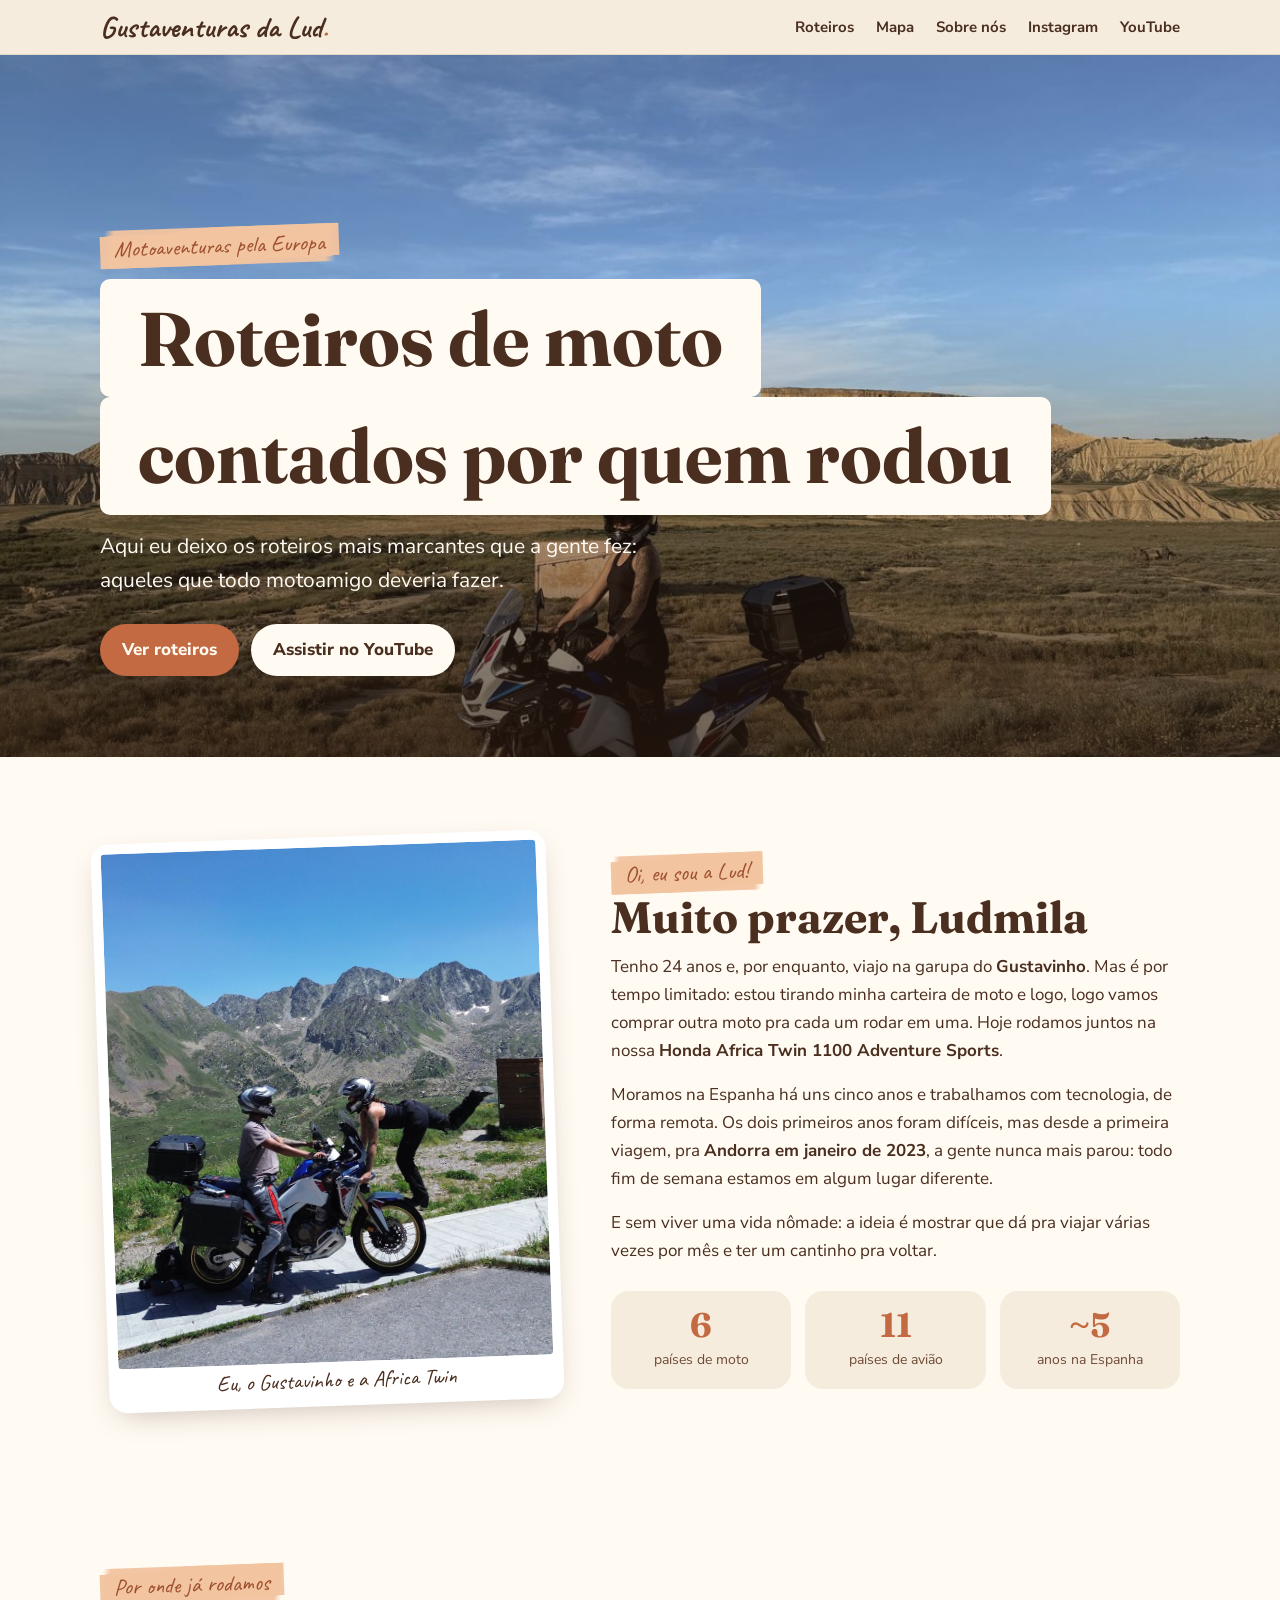
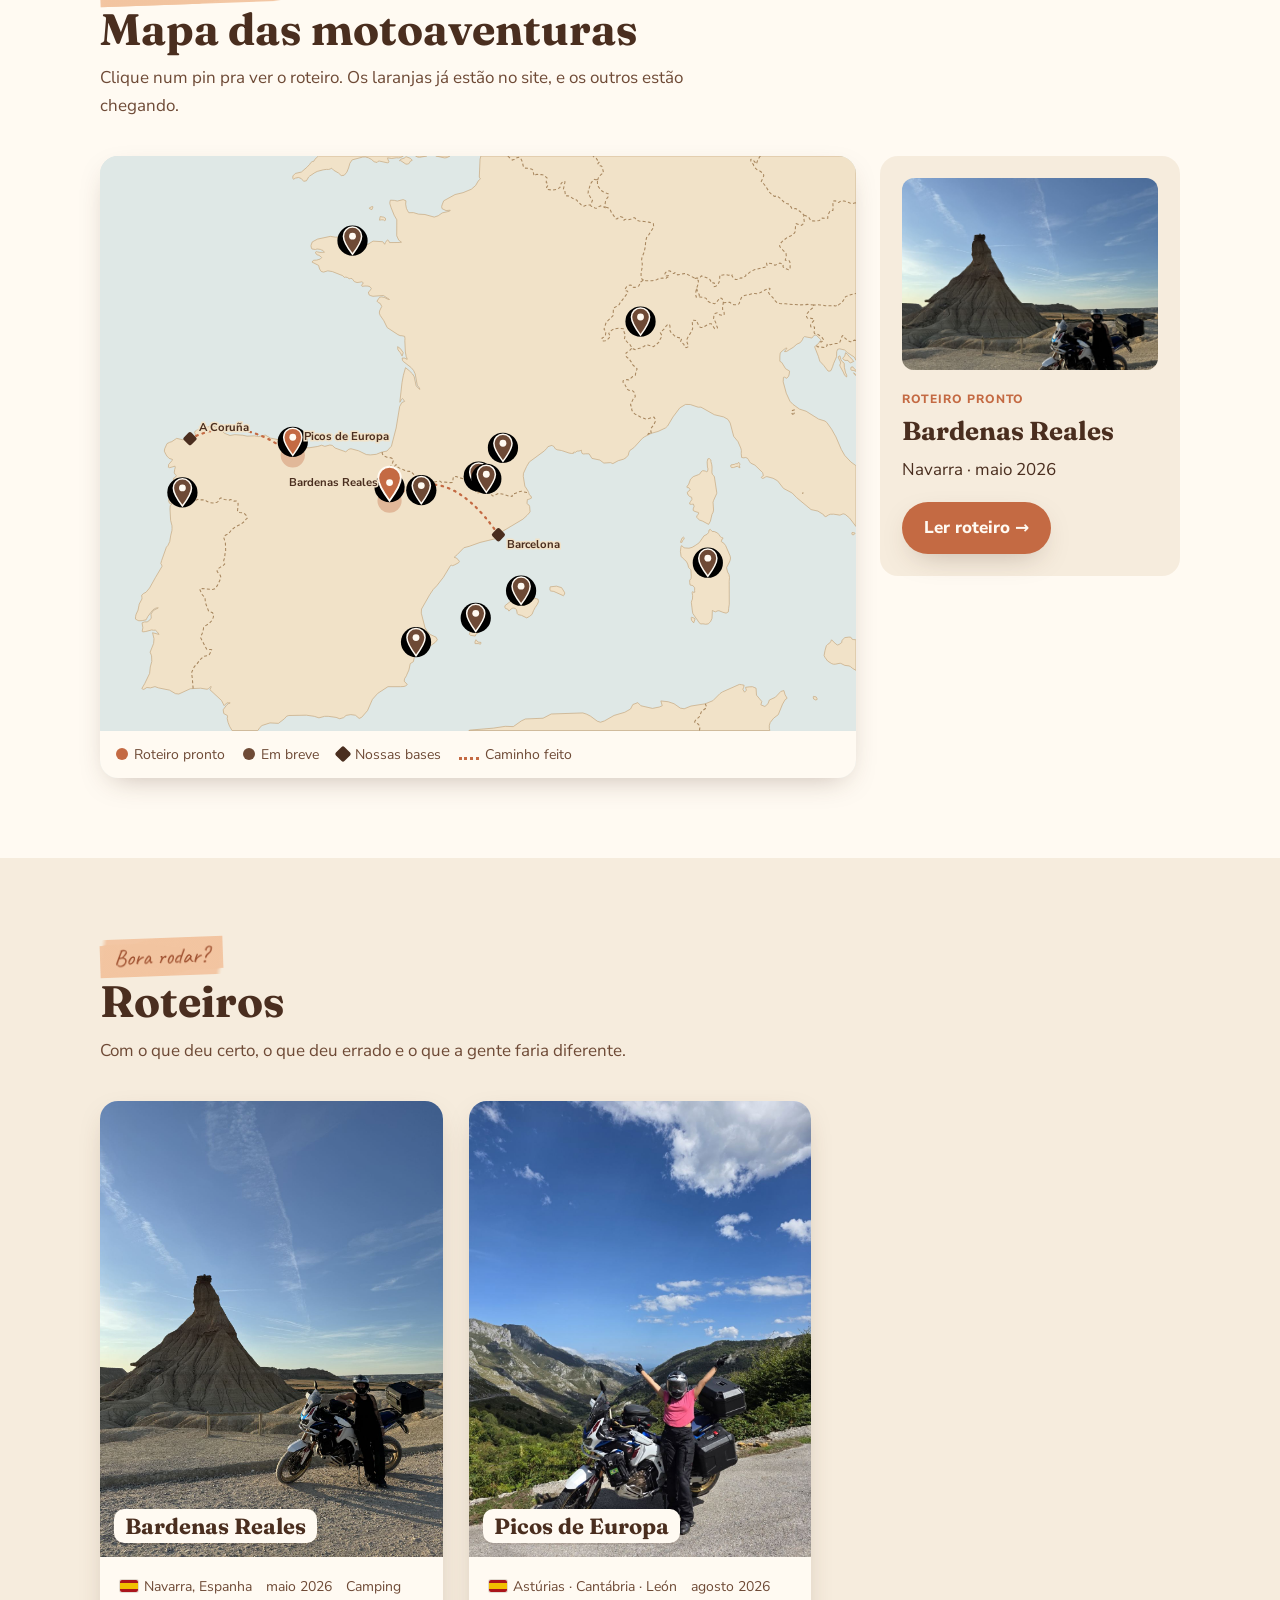
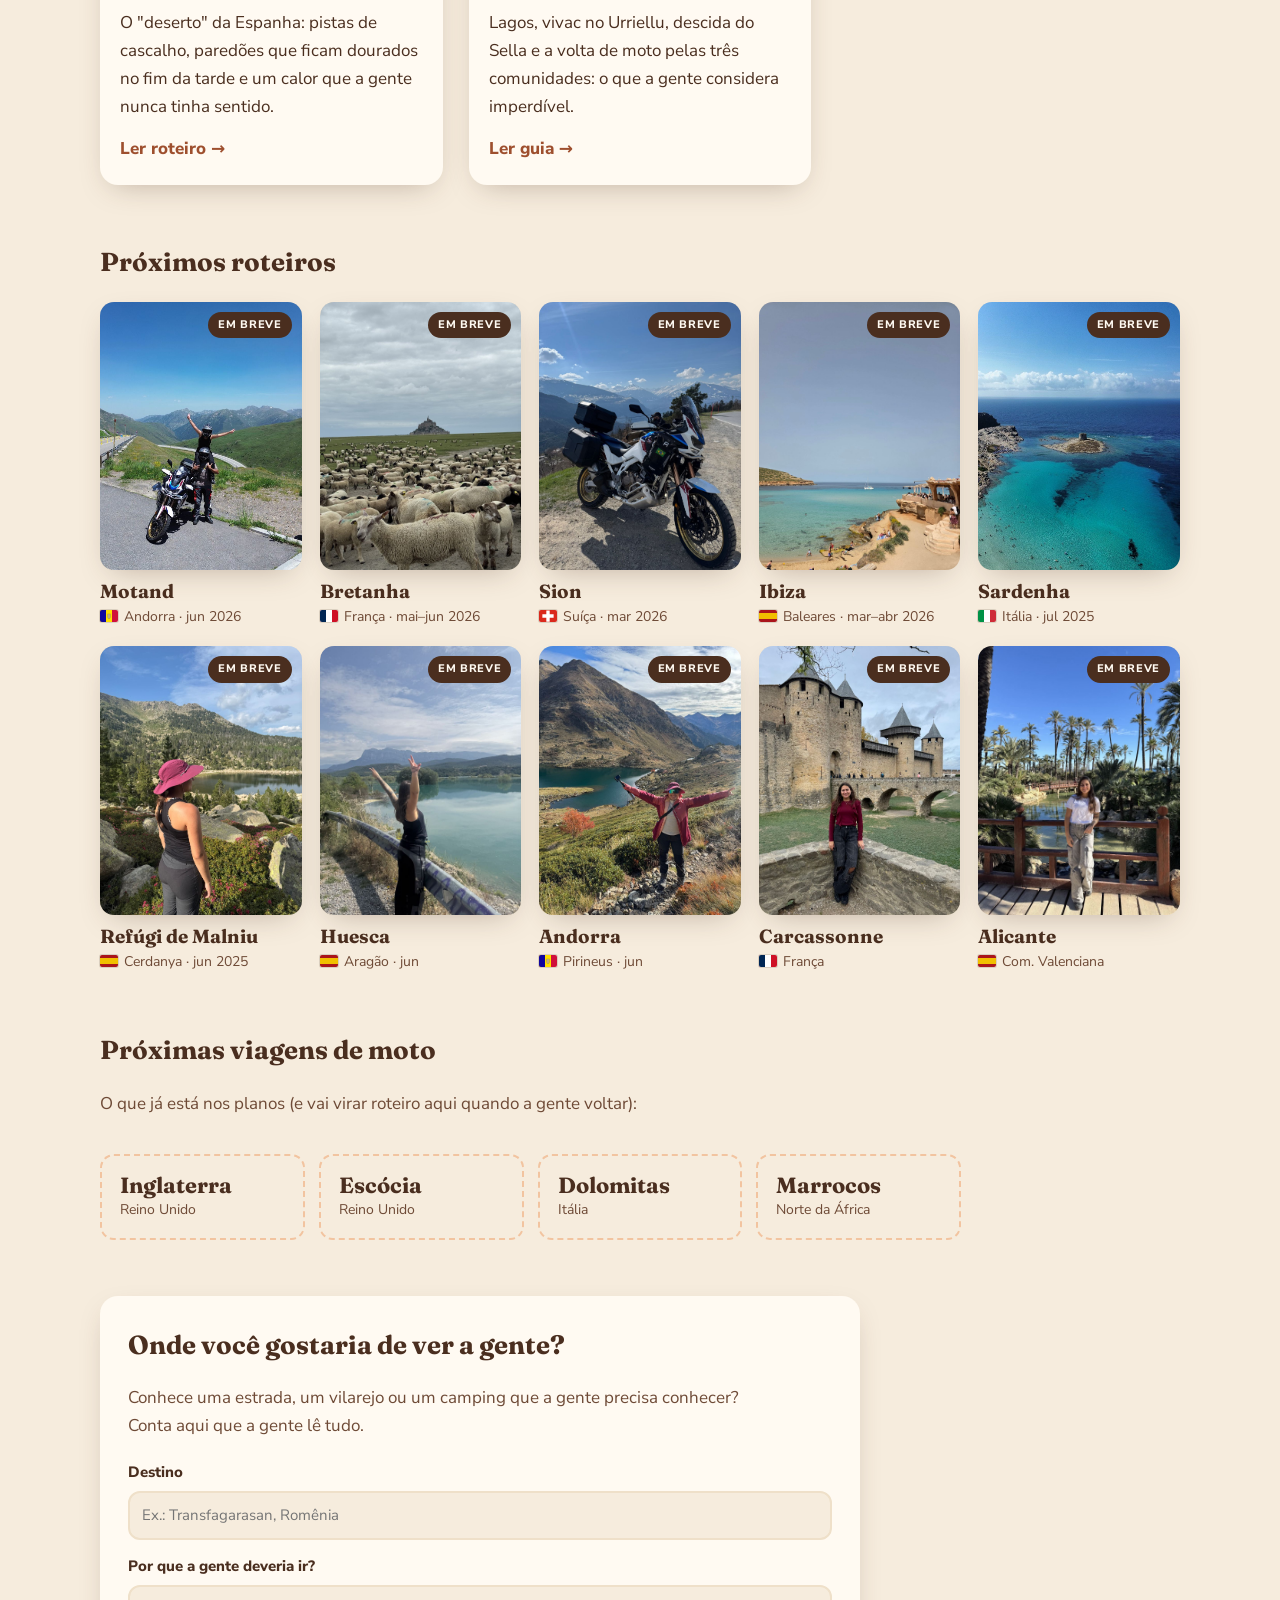
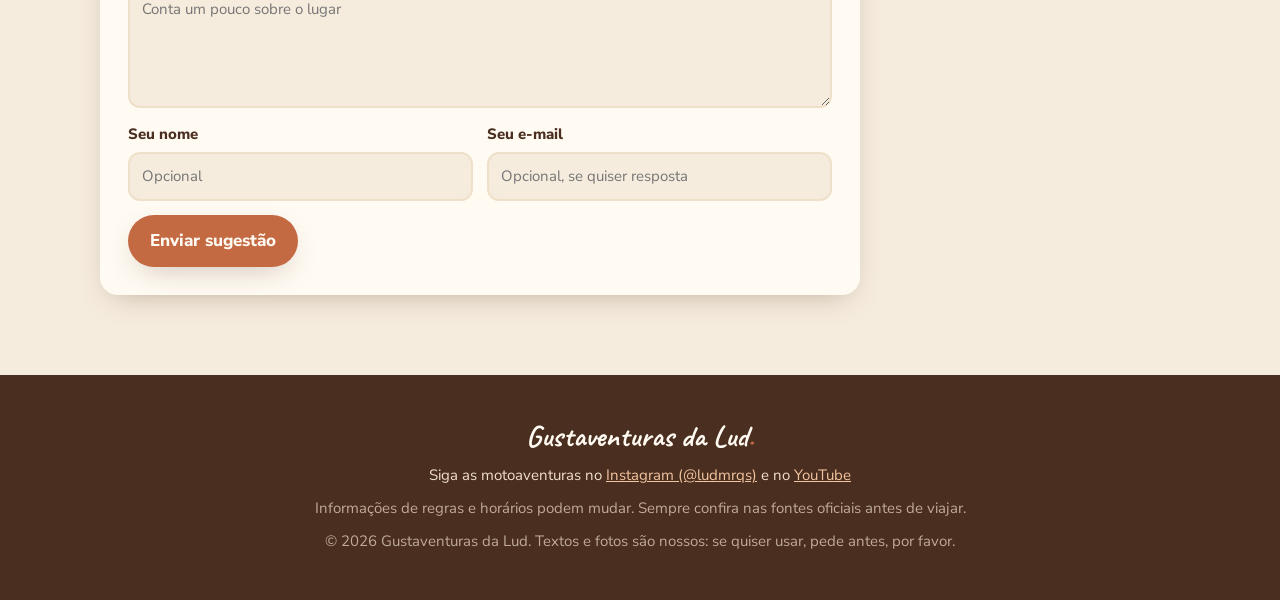
==== commit e2246925: "Add files via upload" ====
--- a/index.html
+++ b/index.html
@@ -211,6 +211,7 @@
   <a class="logo" href="index.html">Gustaventuras da Lud<span>.</span></a>
   <p>Siga as motoaventuras no <a href="https://www.instagram.com/ludmrqs/" target="_blank" rel="noopener">Instagram (@ludmrqs)</a> e no <a href="https://www.youtube.com/channel/UCNSCRL_kDQO0_r5N88EQWMQ" target="_blank" rel="noopener">YouTube</a></p>
   <p style="opacity:.7">Informações de regras e horários podem mudar. Sempre confira nas fontes oficiais antes de viajar.</p>
+  <p style="opacity:.7">© 2026 Gustaventuras da Lud. Textos e fotos são nossos: se quiser usar, pede antes, por favor.</p>
  </div>
 </footer>
 
--- a/assets/style.css
+++ b/assets/style.css
@@ -0,0 +1,388 @@
+/* ===== Lud · Motoaventuras — estilo base ===== */
+:root {
+  --creme: #f6ecdd;
+  --creme-2: #efe0c9;
+  --papel: #fffaf2;
+  --pessego: #f2c4a0;
+  --terracota: #c46a43;
+  --terracota-esc: #9e4f2e;
+  --marrom: #4a2e1f;
+  --marrom-2: #6e4a36;
+  --verde: #5f6f4e;
+  --ceu: #a9c6d6;
+  --sombra: 0 10px 30px -12px rgba(74, 46, 31, .35);
+  --raio: 18px;
+  --serif: "Fraunces", Georgia, "Times New Roman", serif;
+  --sans: "Nunito Sans", system-ui, -apple-system, Segoe UI, sans-serif;
+  --mao: "Caveat", "Segoe Print", cursive;
+}
+
+* { box-sizing: border-box; }
+html { scroll-behavior: smooth; }
+body {
+  margin: 0;
+  font-family: var(--sans);
+  font-size: 17px;
+  line-height: 1.65;
+  color: var(--marrom);
+  background: var(--creme);
+}
+img { max-width: 100%; display: block; }
+a { color: var(--terracota-esc); }
+a:hover { color: var(--terracota); }
+
+.container { width: min(1080px, 92vw); margin: 0 auto; }
+.estreito { width: min(760px, 92vw); margin: 0 auto; }
+
+/* ---- topo ---- */
+.topo {
+  position: sticky; top: 0; z-index: 10;
+  background: rgba(246, 236, 221, .92);
+  backdrop-filter: blur(8px);
+  border-bottom: 1px solid rgba(74, 46, 31, .1);
+}
+.topo .container { display: flex; align-items: center; justify-content: space-between; padding: 12px 0; gap: 16px; }
+.logo { font-family: var(--mao); font-size: 30px; font-weight: 700; color: var(--marrom); text-decoration: none; line-height: 1; }
+.logo span { color: var(--terracota); }
+.menu { display: flex; gap: 22px; font-weight: 700; font-size: 15px; }
+.menu a { color: var(--marrom); text-decoration: none; }
+.menu a:hover { color: var(--terracota); }
+
+/* ---- título estilo "caixinha" do Instagram ---- */
+.caixinha {
+  display: inline-block;
+  background: var(--papel);
+  color: var(--marrom);
+  font-family: var(--serif);
+  font-weight: 700;
+  padding: .15em .5em;
+  border-radius: 10px;
+  box-shadow: 0 2px 0 rgba(74, 46, 31, .08);
+  line-height: 1.25;
+  -webkit-box-decoration-break: clone; box-decoration-break: clone;
+}
+.pincelada {
+  display: inline-block;
+  font-family: var(--mao);
+  font-size: 1.35em;
+  color: var(--terracota-esc);
+  background:
+    radial-gradient(ellipse at 20% 60%, rgba(242,196,160,.95) 0 55%, transparent 56%),
+    radial-gradient(ellipse at 80% 40%, rgba(242,196,160,.95) 0 55%, transparent 56%),
+    linear-gradient(100deg, transparent 2%, rgba(242,196,160,.95) 6% 94%, transparent 98%);
+  padding: 0 .6em;
+  transform: rotate(-2deg);
+}
+
+/* ---- hero ---- */
+.hero {
+  position: relative;
+  min-height: 78vh;
+  display: grid; align-items: end;
+  color: var(--papel);
+  overflow: hidden;
+}
+.hero .paisagem { position: absolute; inset: 0; width: 100%; height: 100%; }
+.hero .paisagem svg { width: 100%; height: 100%; display: block; }
+.hero .conteudo { position: relative; padding: 0 0 9vh; }
+.hero h1 { font-size: clamp(38px, 6.5vw, 76px); margin: 14px 0 14px; line-height: 1.08; }
+.hero p.lead { font-size: clamp(17px, 2vw, 21px); max-width: 560px; margin: 0 0 26px; }
+.hero .chips { display: flex; flex-wrap: wrap; gap: 8px; margin-bottom: 26px; }
+.chip {
+  font-size: 14px; font-weight: 700;
+  background: rgba(255, 250, 242, .92); color: var(--marrom);
+  padding: 5px 13px; border-radius: 999px;
+}
+
+.botao {
+  display: inline-block; background: var(--terracota); color: var(--papel);
+  padding: 12px 22px; border-radius: 999px; font-weight: 800; text-decoration: none;
+  box-shadow: var(--sombra); transition: transform .15s, background .15s;
+}
+.botao:hover { background: var(--terracota-esc); color: var(--papel); transform: translateY(-2px); }
+.botao.claro { background: var(--papel); color: var(--marrom); }
+.botao.claro:hover { background: #fff; color: var(--terracota-esc); }
+
+/* ---- seções ---- */
+section { padding: 80px 0; }
+.secao-titulo { font-family: var(--serif); font-size: clamp(30px, 4vw, 44px); margin: 0 0 10px; line-height: 1.15; }
+.secao-sub { color: var(--marrom-2); margin: 0 0 36px; max-width: 620px; }
+.fundo-papel { background: var(--papel); }
+
+/* ---- sobre ---- */
+.sobre { display: grid; grid-template-columns: 1fr 1.25fr; gap: 56px; align-items: center; }
+.sobre p { margin: 0 0 16px; }
+.numeros { display: grid; grid-template-columns: repeat(3, 1fr); gap: 14px; margin-top: 26px; }
+.numero { background: var(--creme); border-radius: var(--raio); padding: 16px; text-align: center; }
+.numero b { display: block; font-family: var(--serif); font-size: 34px; color: var(--terracota); line-height: 1.1; }
+.numero span { font-size: 14px; color: var(--marrom-2); }
+
+/* ---- placeholder de foto ---- */
+.foto {
+  position: relative; border-radius: var(--raio); overflow: hidden;
+  background: linear-gradient(170deg, #f3c9a0 0%, #e2a172 45%, #c9825a 70%, #a8693f 100%);
+  aspect-ratio: 4 / 5; box-shadow: var(--sombra);
+}
+.foto img { width: 100%; height: 100%; object-fit: cover; }
+.foto .legenda-foto {
+  position: absolute; left: 12px; bottom: 12px; right: 12px;
+  font-family: var(--mao); font-size: 22px; color: var(--papel);
+  text-shadow: 0 1px 6px rgba(0,0,0,.35);
+}
+.foto.paisagem-wide { aspect-ratio: 16 / 9; }
+.foto.polaroid { padding: 10px 10px 44px; background: #fff; transform: rotate(-2deg); }
+.foto.polaroid .miolo { width: 100%; height: 100%; border-radius: 4px; background: inherit; }
+.foto.polaroid .legenda-foto { color: var(--marrom); text-shadow: none; bottom: 8px; text-align: center; }
+
+/* ---- cards de roteiros ---- */
+.grade { display: grid; grid-template-columns: repeat(auto-fill, minmax(290px, 1fr)); gap: 26px; }
+.card {
+  background: var(--papel); border-radius: var(--raio); overflow: hidden;
+  box-shadow: var(--sombra); text-decoration: none; color: inherit;
+  display: flex; flex-direction: column; transition: transform .2s;
+}
+a.card:hover { transform: translateY(-5px); color: inherit; }
+.card .capa { aspect-ratio: 4 / 3; position: relative; }
+.card .capa .caixinha { position: absolute; left: 14px; bottom: 14px; font-size: 22px; }
+.card .corpo { padding: 18px 20px 22px; flex: 1; display: flex; flex-direction: column; }
+.card .meta { font-size: 14px; color: var(--marrom-2); display: flex; flex-wrap: wrap; gap: 6px 14px; margin-bottom: 10px; }
+.card p { margin: 0 0 14px; }
+.card .ler { margin-top: auto; font-weight: 800; color: var(--terracota-esc); }
+.card.embreve { opacity: .75; }
+.selo {
+  position: absolute; top: 14px; right: 14px; background: var(--marrom); color: var(--papel);
+  font-size: 12px; font-weight: 800; letter-spacing: .06em; text-transform: uppercase;
+  padding: 4px 10px; border-radius: 999px;
+}
+
+.capa-bardenas { background: linear-gradient(175deg, #f7d9b0 0%, #eab27e 40%, #cf8a5a 65%, #9f6440 100%); }
+.capa-picos { background: linear-gradient(175deg, #cfe0e8 0%, #9fb9c6 35%, #6f8a77 62%, #4d6248 100%); }
+.capa-proximo { background: linear-gradient(175deg, #efe0c9 0%, #e6cfae 100%); }
+
+/* ---- página de roteiro ---- */
+.roteiro-hero { min-height: 62vh; }
+.voltar { display: inline-block; margin-bottom: 8px; color: var(--papel); font-weight: 700; text-decoration: none; opacity: .9; }
+.voltar:hover { color: #fff; opacity: 1; }
+
+.resumo {
+  display: grid; grid-template-columns: repeat(auto-fit, minmax(150px, 1fr)); gap: 12px;
+  background: var(--papel); border-radius: var(--raio); padding: 22px; box-shadow: var(--sombra);
+  margin-top: -60px; position: relative;
+}
+.resumo div { padding: 4px 6px; }
+.resumo small { display: block; text-transform: uppercase; letter-spacing: .08em; font-size: 12px; font-weight: 800; color: var(--terracota); }
+.resumo b { font-family: var(--serif); font-size: 18px; line-height: 1.3; display: block; }
+
+.artigo h2 { font-family: var(--serif); font-size: clamp(26px, 3.4vw, 34px); margin: 56px 0 14px; line-height: 1.2; }
+.artigo h3 { font-family: var(--serif); font-size: 21px; margin: 30px 0 8px; }
+.artigo p, .artigo li { font-size: 18px; }
+.artigo ul { padding-left: 22px; }
+.artigo li { margin-bottom: 8px; }
+
+.nota {
+  border-radius: var(--raio); padding: 18px 22px; margin: 24px 0;
+  background: var(--papel); border-left: 6px solid var(--terracota);
+}
+.nota.alerta { background: #fbe3d3; border-color: var(--terracota-esc); }
+.nota.oficial { background: #e9eee4; border-color: var(--verde); }
+.nota p:last-child { margin-bottom: 0; }
+.nota .titulo-nota { font-weight: 800; margin: 0 0 6px; }
+
+.citacao {
+  font-family: var(--mao); font-size: 30px; line-height: 1.25; color: var(--terracota-esc);
+  margin: 34px 0; padding-left: 18px; border-left: 3px dashed var(--pessego);
+}
+
+.galeria { display: grid; grid-template-columns: repeat(3, 1fr); gap: 14px; margin: 26px 0; }
+.galeria .foto { aspect-ratio: 1; }
+
+.checklist { list-style: none; padding: 0 !important; }
+.checklist li { padding-left: 32px; position: relative; }
+.checklist li::before {
+  content: "✓"; position: absolute; left: 0; top: 1px;
+  width: 22px; height: 22px; border-radius: 50%; background: var(--pessego); color: var(--terracota-esc);
+  font-weight: 900; font-size: 13px; display: grid; place-items: center;
+}
+
+.links-mapa { display: grid; grid-template-columns: repeat(auto-fit, minmax(220px, 1fr)); gap: 12px; }
+.links-mapa a {
+  display: block; background: var(--papel); border-radius: 14px; padding: 14px 16px;
+  text-decoration: none; color: var(--marrom); font-weight: 700; box-shadow: 0 2px 0 rgba(74,46,31,.08);
+}
+.links-mapa a small { display: block; font-weight: 400; color: var(--marrom-2); }
+.links-mapa a:hover { color: var(--terracota-esc); }
+
+.fontes { font-size: 15px !important; color: var(--marrom-2); }
+.fontes li { font-size: 15px !important; }
+
+.vazio {
+  border: 2px dashed rgba(74, 46, 31, .25); border-radius: var(--raio);
+  padding: 18px 22px; color: var(--marrom-2); font-style: italic; background: rgba(255,250,242,.5);
+}
+
+/* ---- rodapé ---- */
+.rodape { background: var(--marrom); color: var(--creme-2); padding: 46px 0; text-align: center; }
+.rodape .logo { color: var(--papel); }
+.rodape a { color: var(--pessego); }
+.rodape p { margin: 8px 0 0; font-size: 15px; }
+
+@media (max-width: 820px) {
+  .sobre { grid-template-columns: 1fr; gap: 30px; }
+  .sobre .foto { max-width: 360px; }
+  .menu { gap: 14px; font-size: 14px; }
+  .galeria { grid-template-columns: repeat(2, 1fr); }
+  section { padding: 60px 0; }
+}
+
+/* ---- mapa das motoaventuras ---- */
+.mapa-wrap { display: grid; grid-template-columns: 1fr 300px; gap: 24px; align-items: start; }
+.mapa-caixa { background: #dfe8e6; border-radius: var(--raio); overflow: hidden; box-shadow: var(--sombra); }
+.mapa-svg { width: 100%; height: auto; display: block; }
+.mapa-svg .mar { fill: #dfe8e6; }
+.mapa-svg .terra { fill: #f1e2c8; stroke: #c9ad86; stroke-width: 1; }
+.mapa-svg .fronteiras { fill: none; stroke: #a8875f; stroke-width: 1.4; stroke-dasharray: 4 3; }
+.mapa-svg .rota { fill: none; stroke: var(--terracota); stroke-width: 3; stroke-dasharray: 2 7; stroke-linecap: round; }
+.mapa-svg .casa rect { fill: var(--marrom); }
+.mapa-svg .casa text { font: 700 15px var(--sans); fill: var(--marrom); paint-order: stroke; stroke: #f1e2c8; stroke-width: 4px; }
+.mapa-svg .pin { cursor: pointer; outline: none; }
+.mapa-svg .pin .gota { fill: var(--marrom-2); stroke: var(--papel); stroke-width: 2; transition: transform .15s; transform-origin: 0 0; }
+.mapa-svg .pin .miolo { fill: var(--papel); }
+.mapa-svg .pin .pulso { fill: none; }
+.mapa-svg .pin .rotulo { font: 700 15px var(--sans); fill: var(--marrom); paint-order: stroke; stroke: #f1e2c8; stroke-width: 4px; opacity: 0; transition: opacity .15s; pointer-events: none; }
+.mapa-svg .pin.pronto .gota { fill: var(--terracota); }
+.mapa-svg .pin.pronto .pulso { fill: var(--terracota); opacity: .35; animation: pulso 2s infinite; transform-origin: 0 0; }
+.mapa-svg .pin:hover .gota, .mapa-svg .pin:focus .gota, .mapa-svg .pin.ativo .gota { transform: scale(1.25); }
+.mapa-svg .pin:hover .rotulo, .mapa-svg .pin:focus .rotulo, .mapa-svg .pin.ativo .rotulo, .mapa-svg .pin.pronto .rotulo { opacity: 1; }
+@keyframes pulso { 0% { transform: scale(.4); opacity: .5; } 100% { transform: scale(1.6); opacity: 0; } }
+.legenda-mapa { display: flex; flex-wrap: wrap; gap: 8px 18px; padding: 12px 16px; background: var(--papel); font-size: 14px; color: var(--marrom-2); }
+.legenda-mapa i { display: inline-block; width: 12px; height: 12px; border-radius: 50%; margin-right: 6px; vertical-align: -1px; }
+.l-pronto { background: var(--terracota); } .l-breve { background: var(--marrom-2); }
+.l-casa { background: var(--marrom); border-radius: 2px !important; transform: rotate(45deg); }
+.l-rota { background: none; border-top: 3px dotted var(--terracota); border-radius: 0 !important; height: 0 !important; width: 20px !important; }
+.mapa-card { background: var(--creme); border-radius: var(--raio); padding: 22px; position: sticky; top: 80px; }
+.mapa-card small { text-transform: uppercase; letter-spacing: .08em; font-size: 12px; font-weight: 800; color: var(--terracota); }
+.mapa-card h3 { font-family: var(--serif); font-size: 26px; margin: 4px 0 8px; line-height: 1.2; }
+.mapa-card p { margin: 0 0 18px; }
+@media (max-width: 820px) { .mapa-wrap { grid-template-columns: 1fr; } .mapa-card { position: static; } }
+@media (prefers-reduced-motion: reduce) { .mapa-svg .pin.pronto .pulso { animation: none; } }
+
+/* ---- em resumo ---- */
+.em-resumo { background: var(--papel); border-radius: var(--raio); box-shadow: var(--sombra); padding: 26px 28px 10px; margin: 48px 0 0; }
+.em-resumo p { font-size: 19px !important; }
+.miudo { font-size: 14px !important; color: var(--marrom-2); margin-top: 18px; }
+.checklist.interativo li { padding-left: 0; }
+.checklist.interativo li::before { display: none; }
+.checklist.interativo label { display: flex; gap: 12px; align-items: flex-start; cursor: pointer; }
+.checklist.interativo input { width: 22px; height: 22px; accent-color: var(--terracota); margin-top: 4px; flex: none; }
+.checklist.interativo li.feito label { text-decoration: line-through; opacity: .6; }
+
+/* ---- fotos reais ---- */
+.foto-fundo img { width: 100%; height: 100%; object-fit: cover; display: block; }
+.foto-fundo::after { content: ""; position: absolute; inset: 0; background: linear-gradient(180deg, rgba(43,26,16,.15) 0%, rgba(43,26,16,.05) 35%, rgba(43,26,16,.7) 100%); }
+.card .capa img { width: 100%; height: 100%; object-fit: cover; display: block; }
+.foto.polaroid .miolo { overflow: hidden; }
+.foto.polaroid .miolo img { width: 100%; height: 100%; object-fit: cover; }
+.foto.paisagem-wide { margin: 26px 0; }
+.mapa-rota { display: grid; grid-template-columns: 220px 1fr; gap: 24px; align-items: start; }
+.mapa-rota .foto { aspect-ratio: 646 / 1400; }
+.mapa-rota .links-mapa { grid-template-columns: 1fr; }
+@media (max-width: 640px) { .mapa-rota { grid-template-columns: 1fr; } .mapa-rota .foto { max-width: 260px; } }
+.galeria .foto.destaque { grid-row: span 2; aspect-ratio: auto; }
+.foto.polaroid { overflow: visible; }
+.foto.polaroid.mini { position: absolute; width: 40%; aspect-ratio: 4 / 5; right: -22px; top: -36px; transform: rotate(6deg); padding: 7px 7px 32px; box-shadow: var(--sombra); }
+.foto.polaroid.mini .legenda-foto { font-size: 18px; bottom: 4px; }
+@media (max-width: 820px) { .foto.polaroid.mini { right: -10px; width: 45%; } }
+/* hero da home: foto vertical à direita */
+.hero-split { background: linear-gradient(120deg, #3a2417 0%, #5a3420 50%, #6e3f25 100%); }
+.hero-split .paisagem { left: 34%; width: auto; }
+.hero-split .paisagem.foto-fundo::after { background: linear-gradient(180deg, rgba(43,26,16,0) 65%, rgba(43,26,16,.35) 100%); }
+.hero-split .paisagem img { -webkit-mask-image: linear-gradient(90deg, transparent 0%, rgba(0,0,0,.35) 18%, rgba(0,0,0,.85) 38%, #000 52%); mask-image: linear-gradient(90deg, transparent 0%, rgba(0,0,0,.35) 18%, rgba(0,0,0,.85) 38%, #000 52%); }
+.hero-split .conteudo { padding-top: 9vh; }
+.hero-split h1 { font-size: clamp(36px, 5vw, 64px); }
+@media (max-width: 820px) {
+  .hero-split .paisagem { left: 0; }
+  .hero-split .paisagem.foto-fundo::after { background: linear-gradient(180deg, rgba(43,26,16,.2) 0%, rgba(43,26,16,.75) 100%); }
+}
+
+/* ---- índice do roteiro ---- */
+.indice { margin: 40px 0 0; padding: 20px 24px; border: 2px dashed var(--pessego); border-radius: var(--raio); }
+.indice small { display: block; text-transform: uppercase; letter-spacing: .08em; font-size: 12px; font-weight: 800; color: var(--terracota); margin-bottom: 8px; }
+.indice ol { margin: 0; padding-left: 22px !important; columns: 2; column-gap: 32px; }
+.indice li { font-size: 16px !important; margin-bottom: 6px !important; break-inside: avoid; }
+.indice a { color: var(--marrom); font-weight: 700; text-decoration: none; }
+.indice a:hover { color: var(--terracota); text-decoration: underline; }
+.artigo h2[id], .artigo h3[id] { scroll-margin-top: 80px; }
+@media (max-width: 560px) { .indice ol { columns: 1; } }
+.galeria.galeria-2 { grid-template-columns: 1.2fr 1fr; }
+.galeria.galeria-2 .foto:not(.destaque) { aspect-ratio: 4 / 3; }
+
+/* ---- próximos roteiros ---- */
+.sub-titulo { font-family: var(--serif); font-size: 26px; margin: 56px 0 18px; }
+.grade-mini { display: grid; grid-template-columns: repeat(auto-fill, minmax(170px, 1fr)); gap: 18px; }
+.mini { display: flex; flex-direction: column; gap: 2px; }
+.mini-foto { position: relative; aspect-ratio: 3 / 4; border-radius: 14px; overflow: hidden; box-shadow: var(--sombra); margin-bottom: 8px; background: var(--creme-2); }
+.mini-foto img { width: 100%; height: 100%; object-fit: cover; transition: transform .3s; }
+.mini:hover .mini-foto img { transform: scale(1.04); }
+.mini-foto .selo { top: 10px; right: 10px; font-size: 11px; }
+.mini b { font-family: var(--serif); font-size: 19px; line-height: 1.2; }
+.mini > span:last-child { font-size: 14px; color: var(--marrom-2); }
+.mapa-card-foto { width: 100%; aspect-ratio: 4 / 3; object-fit: cover; border-radius: 12px; margin-bottom: 14px; display: block; }
+
+/* ---- track da rota ---- */
+.track { margin: 18px 0 16px; }
+.track-svg { width: 100%; height: auto; display: block; border-radius: 16px; box-shadow: var(--sombra); }
+.track-fundo { fill: #f1e2c8; }
+.track-linha-sombra { fill: none; stroke: var(--papel); stroke-width: 9; stroke-linejoin: round; stroke-linecap: round; }
+.track-linha { fill: none; stroke: var(--terracota); stroke-width: 4.5; stroke-linejoin: round; stroke-linecap: round; }
+.track-inicio { fill: var(--marrom); stroke: var(--papel); stroke-width: 3; }
+.track-rotulo { font: 800 15px var(--sans); fill: var(--marrom); }
+.track-rotulo-sub { font: 600 12px var(--sans); fill: var(--marrom-2); }
+.track-zona { font: 700 14px var(--sans); fill: #a8322a; opacity: .75; }
+.track-zona-sub { font: 600 12px var(--sans); fill: #a8322a; opacity: .6; }
+.track-escala { stroke: var(--marrom); stroke-width: 3; }
+.track-norte { font: 800 13px var(--sans); fill: var(--marrom-2); }
+.links-mapa { margin-bottom: 8px; }
+.track-ponto { fill: var(--papel); stroke: var(--marrom); stroke-width: 2.5; }
+.track .wikiloc { width: 100%; height: 520px; border: 0; border-radius: 16px; box-shadow: var(--sombra); background: #f1e2c8; display: block; }
+@media (max-width: 640px) { .track .wikiloc { height: 440px; } }
+
+/* ---- guia (Picos) ---- */
+.foto.foto-larga { aspect-ratio: 16 / 10; margin: 22px 0 24px; }
+.fotos-duas, .fotos-tres { display: grid; gap: 14px; margin: 22px 0 24px; }
+.fotos-duas { grid-template-columns: 1fr 1fr; }
+.fotos-tres { grid-template-columns: repeat(3, 1fr); }
+.fotos-duas .foto, .fotos-tres .foto { aspect-ratio: 3 / 4; }
+.nota.grande { border-left-width: 10px; padding: 24px 26px; }
+.nota.grande .titulo-nota { font-size: 22px; letter-spacing: .02em; }
+.info-lista li { margin-bottom: 10px !important; }
+.pergunta { background: var(--papel); border-radius: var(--raio); padding: 22px 24px; margin: 28px 0 10px; box-shadow: var(--sombra); }
+.pergunta p { margin: 0 0 14px; }
+@media (max-width: 640px) {
+  .fotos-tres { grid-template-columns: 1fr 1fr; }
+  .fotos-tres .foto:last-child { grid-column: span 2; aspect-ratio: 16 / 10; }
+  .foto.foto-larga { aspect-ratio: 4 / 3; }
+}
+.galeria.galeria-3 { grid-template-columns: 1.3fr 1fr 1fr; }
+.galeria.galeria-3 .foto:not(.destaque) { aspect-ratio: 3 / 4; }
+@media (max-width: 820px) { .galeria.galeria-3 { grid-template-columns: 1fr 1fr; } .galeria.galeria-3 .destaque { grid-row: auto; grid-column: span 2; aspect-ratio: 4 / 5; } }
+.topo .logo { white-space: nowrap; }
+@media (max-width: 640px) { .topo .logo { font-size: 22px; } .topo .container { flex-wrap: wrap; row-gap: 4px; } .menu { gap: 12px; font-size: 13px; } }
+.proximas { list-style: none; padding: 0; margin: 0; display: grid; grid-template-columns: repeat(auto-fill, minmax(200px, 1fr)); gap: 14px; }
+.proximas li { border: 2px dashed var(--pessego); border-radius: 14px; padding: 16px 18px; display: flex; flex-direction: column; }
+.proximas b { font-family: var(--serif); font-size: 22px; line-height: 1.2; }
+.proximas span { font-size: 14px; color: var(--marrom-2); }
+
+/* ---- sugestão de destino ---- */
+.sugestao { margin-top: 56px; background: var(--papel); border-radius: var(--raio); padding: 28px; box-shadow: var(--sombra); max-width: 760px; }
+.sugestao .sub-titulo { margin-top: 0; }
+.sugestao .secao-sub { margin-bottom: 20px; }
+.sugestao form { display: grid; gap: 14px; }
+.sugestao label { display: grid; gap: 6px; font-weight: 800; font-size: 15px; }
+.sugestao input, .sugestao textarea { font: inherit; font-weight: 400; color: var(--marrom); background: var(--creme); border: 2px solid var(--creme-2); border-radius: 12px; padding: 10px 12px; }
+.sugestao input:focus, .sugestao textarea:focus { outline: none; border-color: var(--terracota); }
+.sugestao-linha { display: grid; grid-template-columns: 1fr 1fr; gap: 14px; }
+.sugestao .botao { justify-self: start; border: 0; cursor: pointer; font: inherit; font-weight: 800; }
+@media (max-width: 640px) { .sugestao-linha { grid-template-columns: 1fr; } }
+
+/* ---- bandeiras ---- */
+.bandeira { display: inline-block; width: 18px; height: 12px; object-fit: cover; border-radius: 2px; margin-right: 6px; vertical-align: -1px; box-shadow: 0 0 0 1px rgba(60,40,20,.15); }
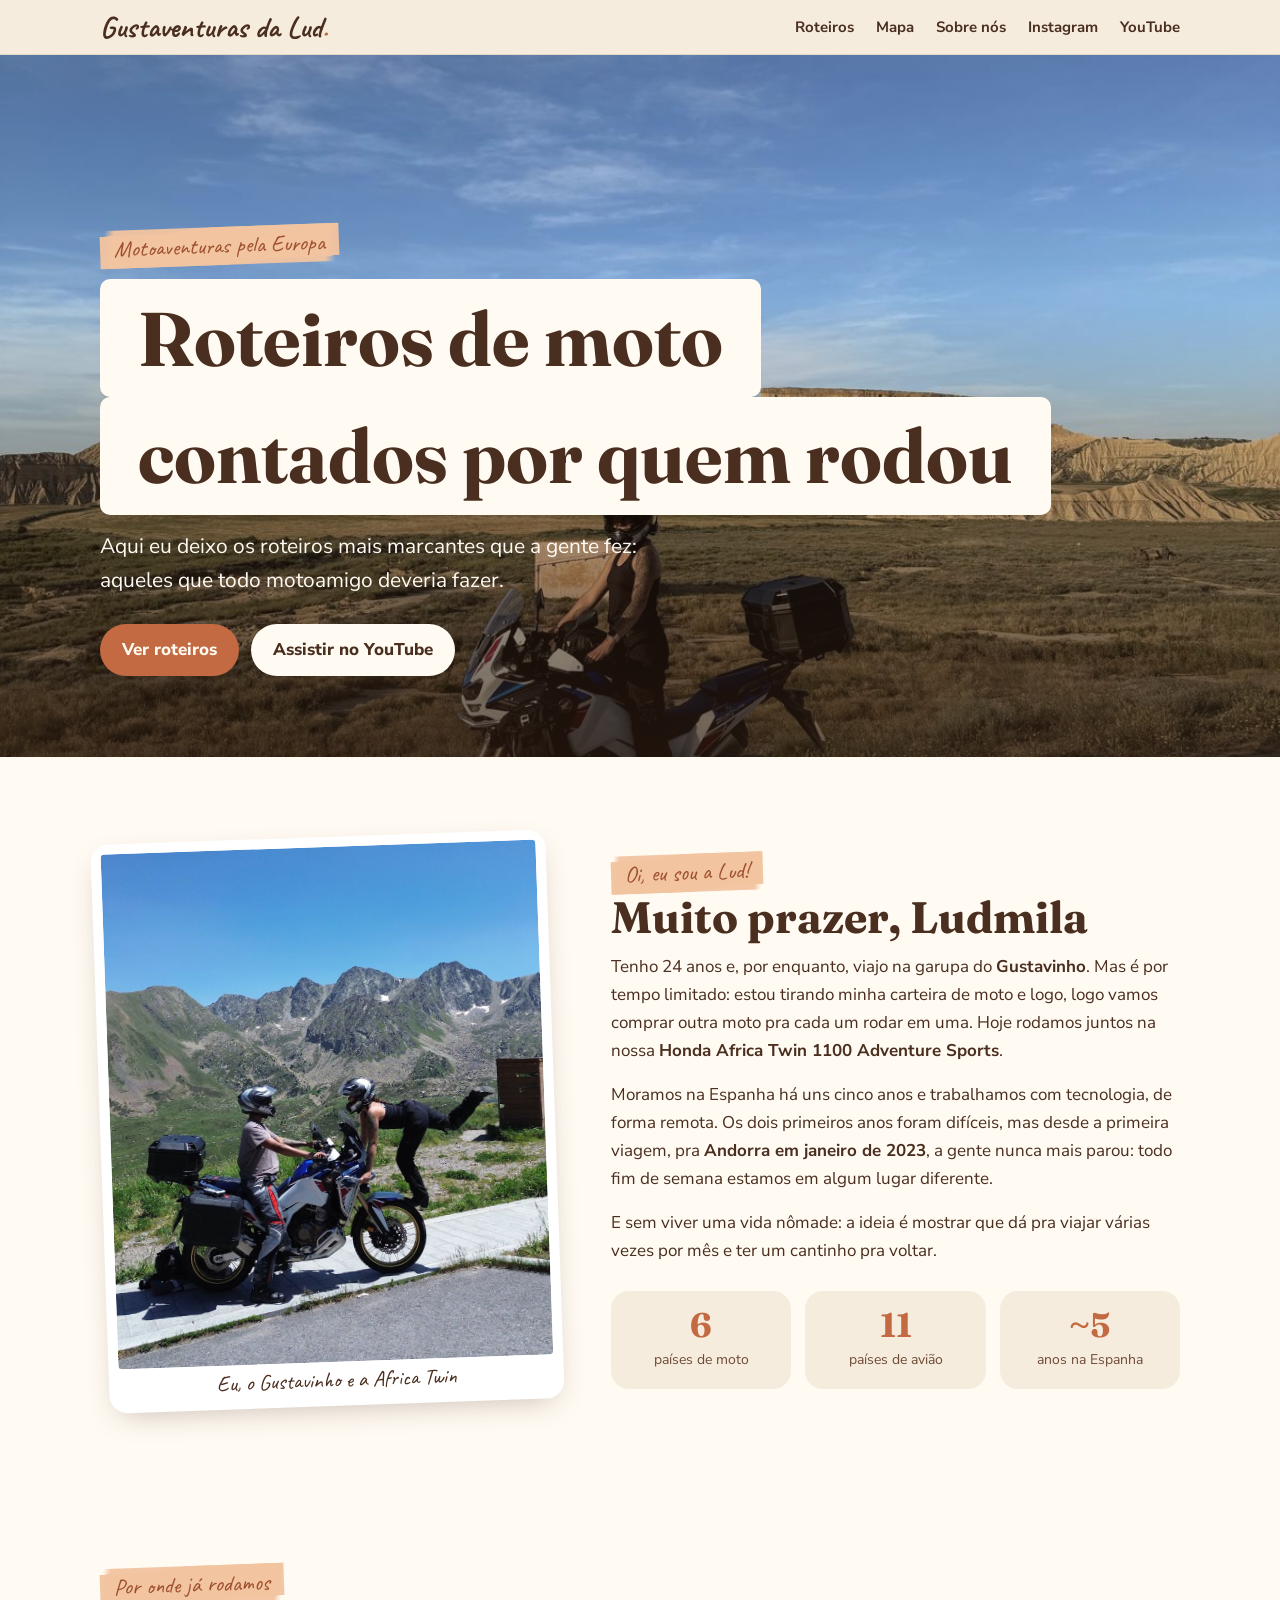
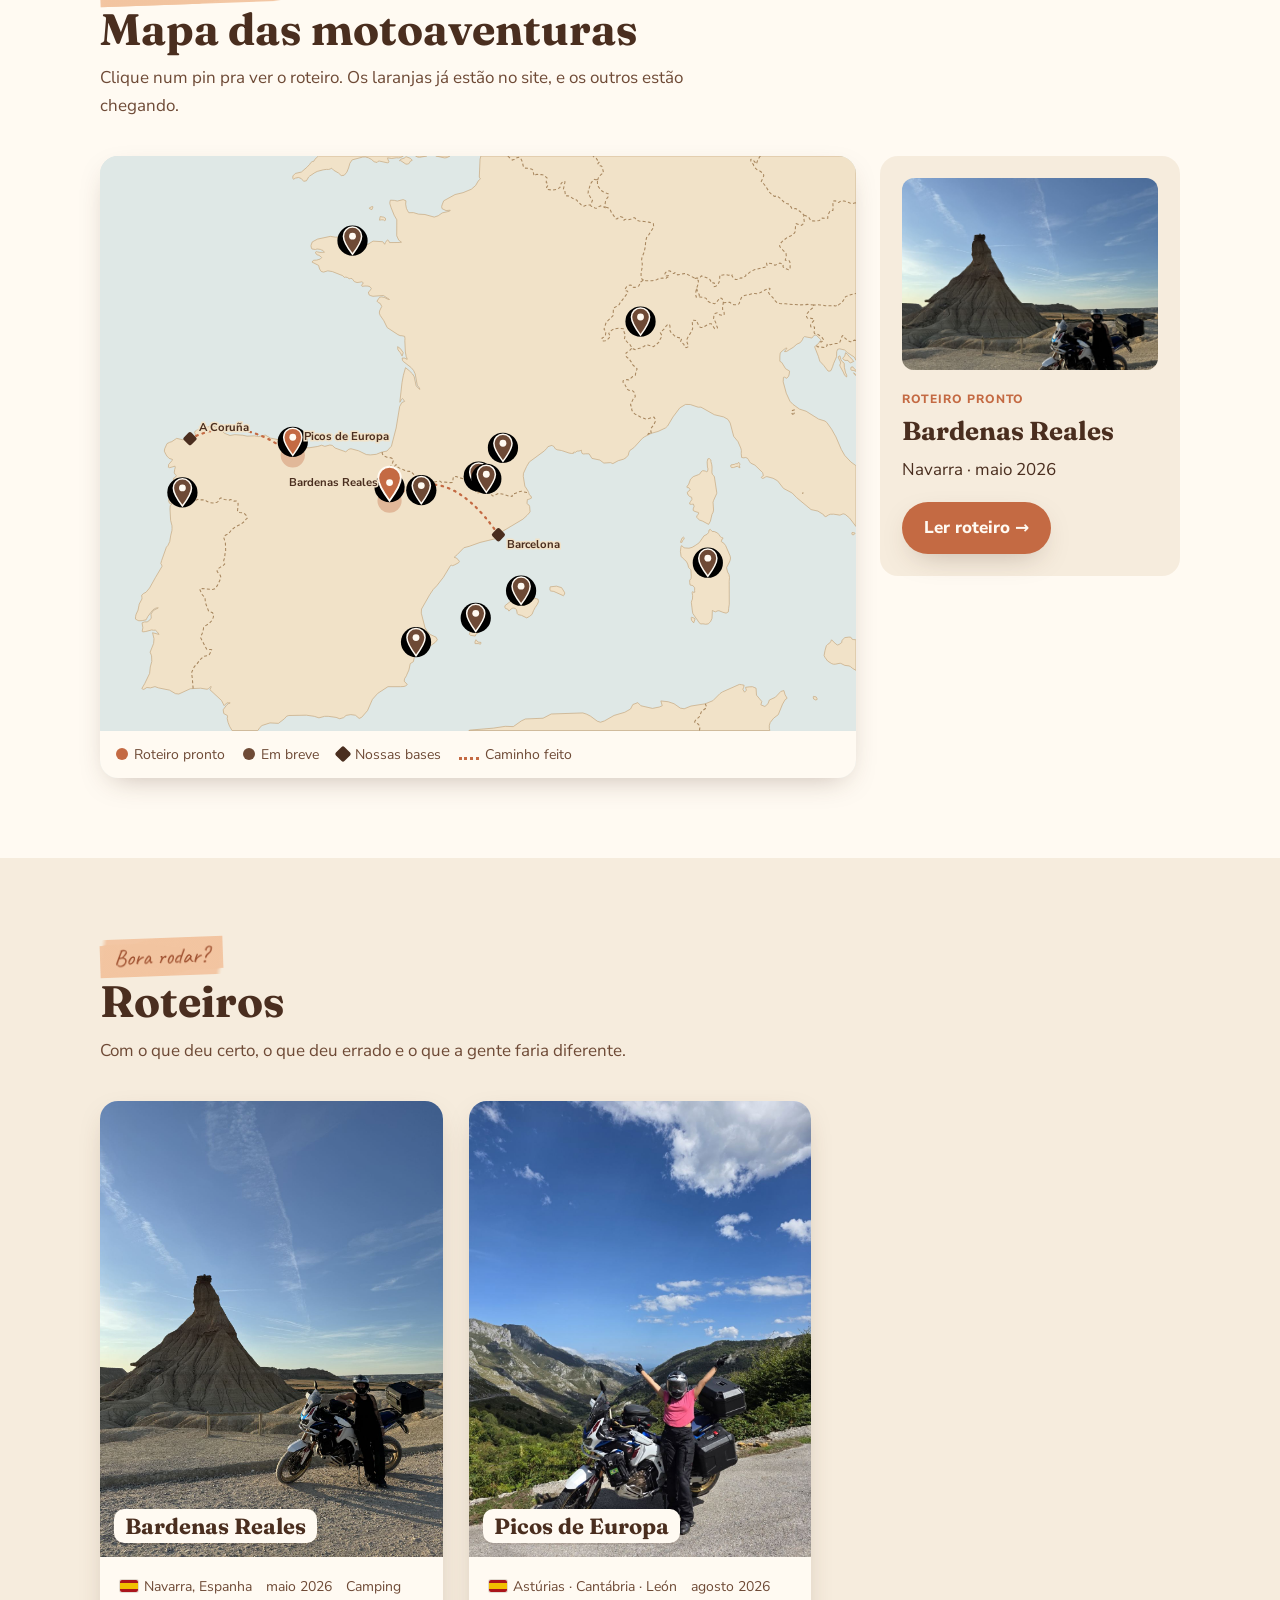
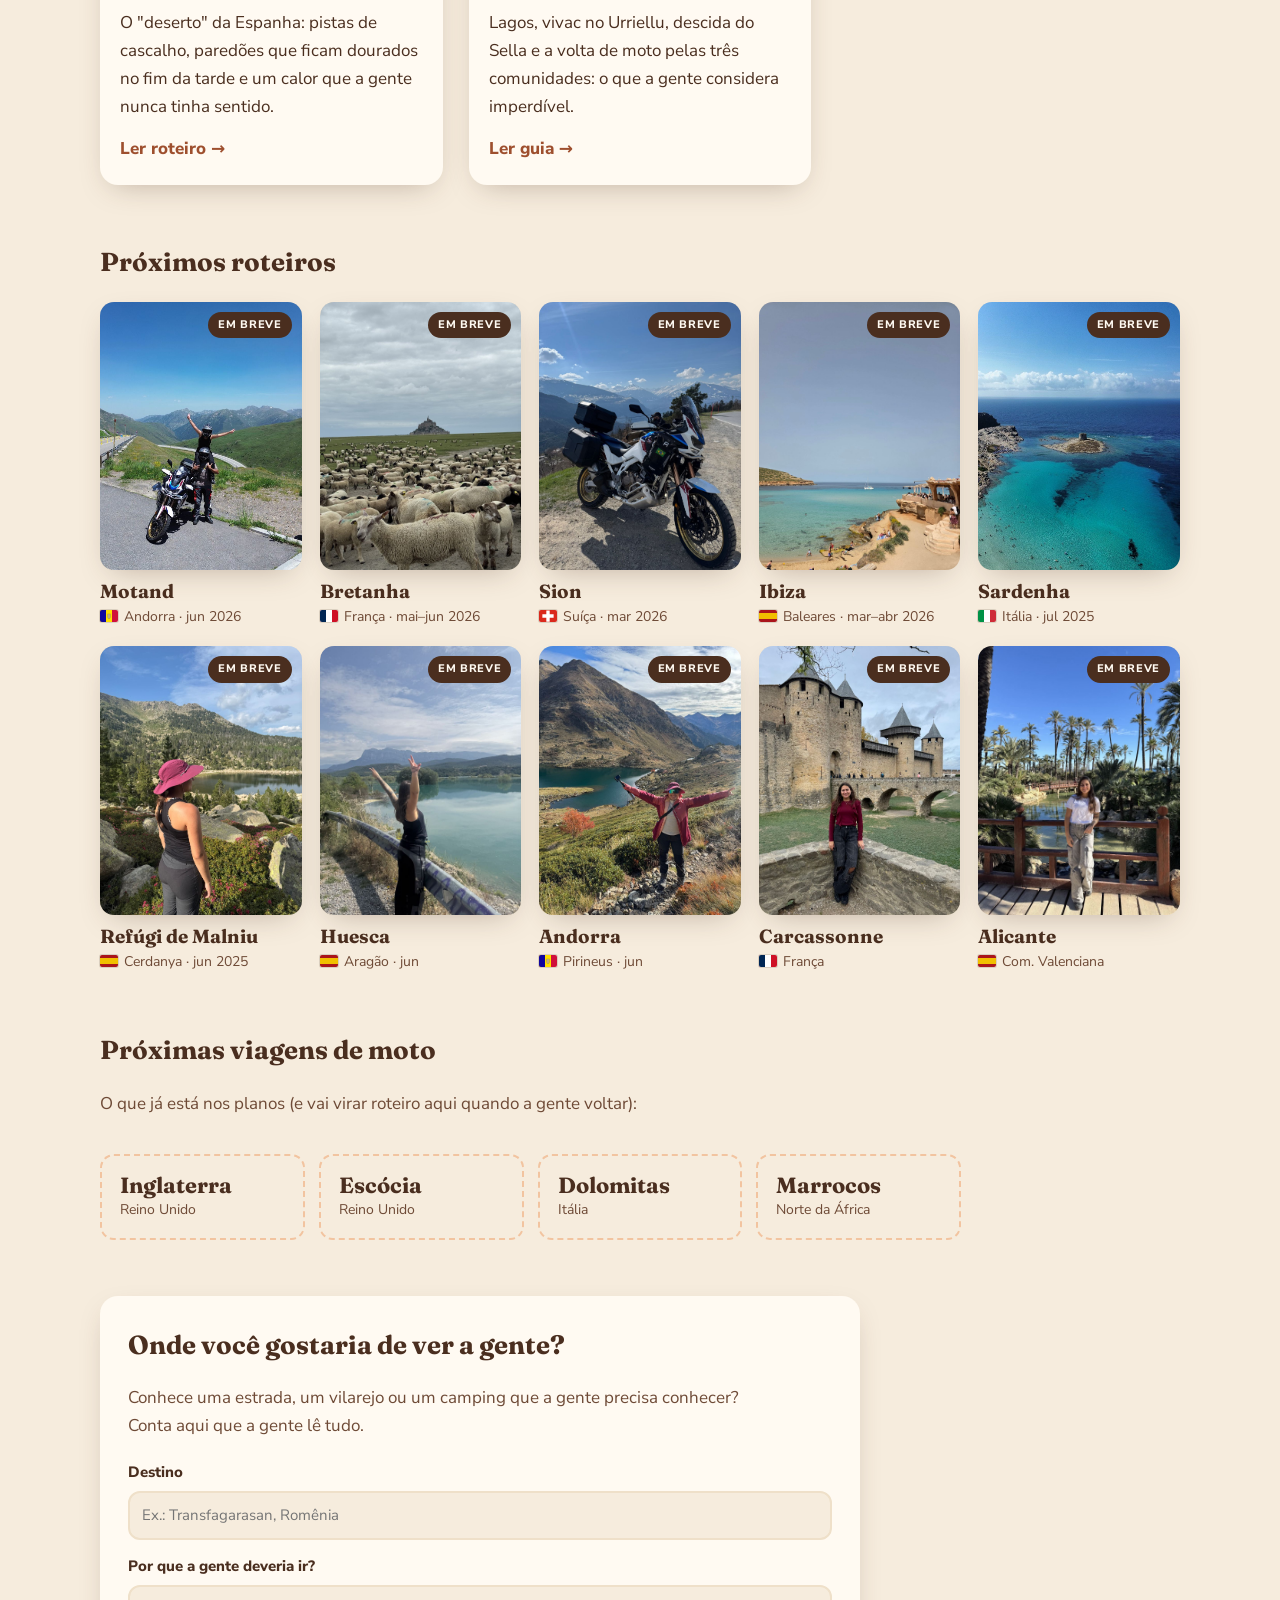
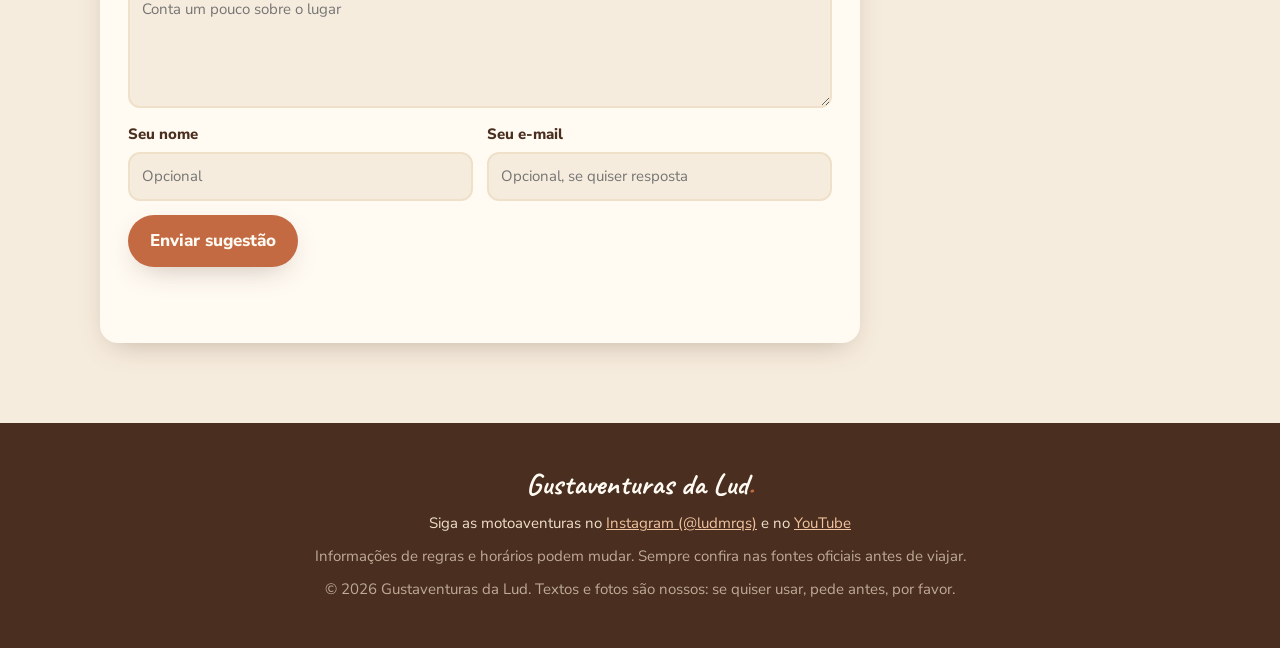
==== commit 97a00b84: "Add files via upload" ====
--- a/index.html
+++ b/index.html
@@ -189,11 +189,11 @@
   <div class="sugestao" id="sugira">
    <h3 class="sub-titulo">Onde você gostaria de ver a gente?</h3>
    <p class="secao-sub">Conhece uma estrada, um vilarejo ou um camping que a gente precisa conhecer? Conta aqui que a gente lê tudo.</p>
-   <form action="https://formsubmit.co/instimila@gmail.com" method="POST">
-    <input type="hidden" name="_subject" value="Nova sugestão de destino pelo site">
-    <input type="hidden" name="_template" value="table">
-    <input type="hidden" name="_captcha" value="false">
-    <input type="text" name="_honey" style="display:none" tabindex="-1" autocomplete="off">
+   <form id="form-sugestao" action="https://api.web3forms.com/submit" method="POST">
+    <input type="hidden" name="access_key" value="860f723a-1445-4492-a183-309f2ad3ff8c">
+    <input type="hidden" name="subject" value="Nova sugestão de destino pelo site">
+    <input type="hidden" name="from_name" value="Gustaventuras da Lud">
+    <input type="checkbox" name="botcheck" style="display:none" tabindex="-1" autocomplete="off">
     <label>Destino<input type="text" name="destino" required placeholder="Ex.: Transfagarasan, Romênia"></label>
     <label>Por que a gente deveria ir?<textarea name="mensagem" rows="4" placeholder="Conta um pouco sobre o lugar"></textarea></label>
     <div class="sugestao-linha">
@@ -201,6 +201,7 @@
      <label>Seu e-mail<input type="email" name="email" placeholder="Opcional, se quiser resposta"></label>
     </div>
     <button class="botao" type="submit">Enviar sugestão</button>
+    <p class="sugestao-status" role="status" aria-live="polite"></p>
    </form>
   </div>
  </div>
@@ -215,5 +216,23 @@
  </div>
 </footer>
 
+<script>
+(function(){
+ var f=document.getElementById('form-sugestao'); if(!f) return;
+ var st=f.querySelector('.sugestao-status'), bt=f.querySelector('button[type=submit]');
+ f.addEventListener('submit',function(e){
+  e.preventDefault();
+  bt.disabled=true; bt.textContent='Enviando...'; st.textContent=''; st.className='sugestao-status';
+  fetch(f.action,{method:'POST',headers:{'Accept':'application/json'},body:new FormData(f)})
+   .then(function(r){return r.json();})
+   .then(function(j){
+    if(j.success){ f.reset(); st.textContent='Valeu! Sua sugestão chegou pra gente.'; st.className='sugestao-status ok'; }
+    else { throw new Error(j.message); }
+   })
+   .catch(function(){ st.textContent='Não deu pra enviar agora. Tenta de novo daqui a pouco ou manda no Instagram (@ludmrqs).'; st.className='sugestao-status erro'; })
+   .finally(function(){ bt.disabled=false; bt.textContent='Enviar sugestão'; });
+ });
+})();
+</script>
 </body>
 </html>
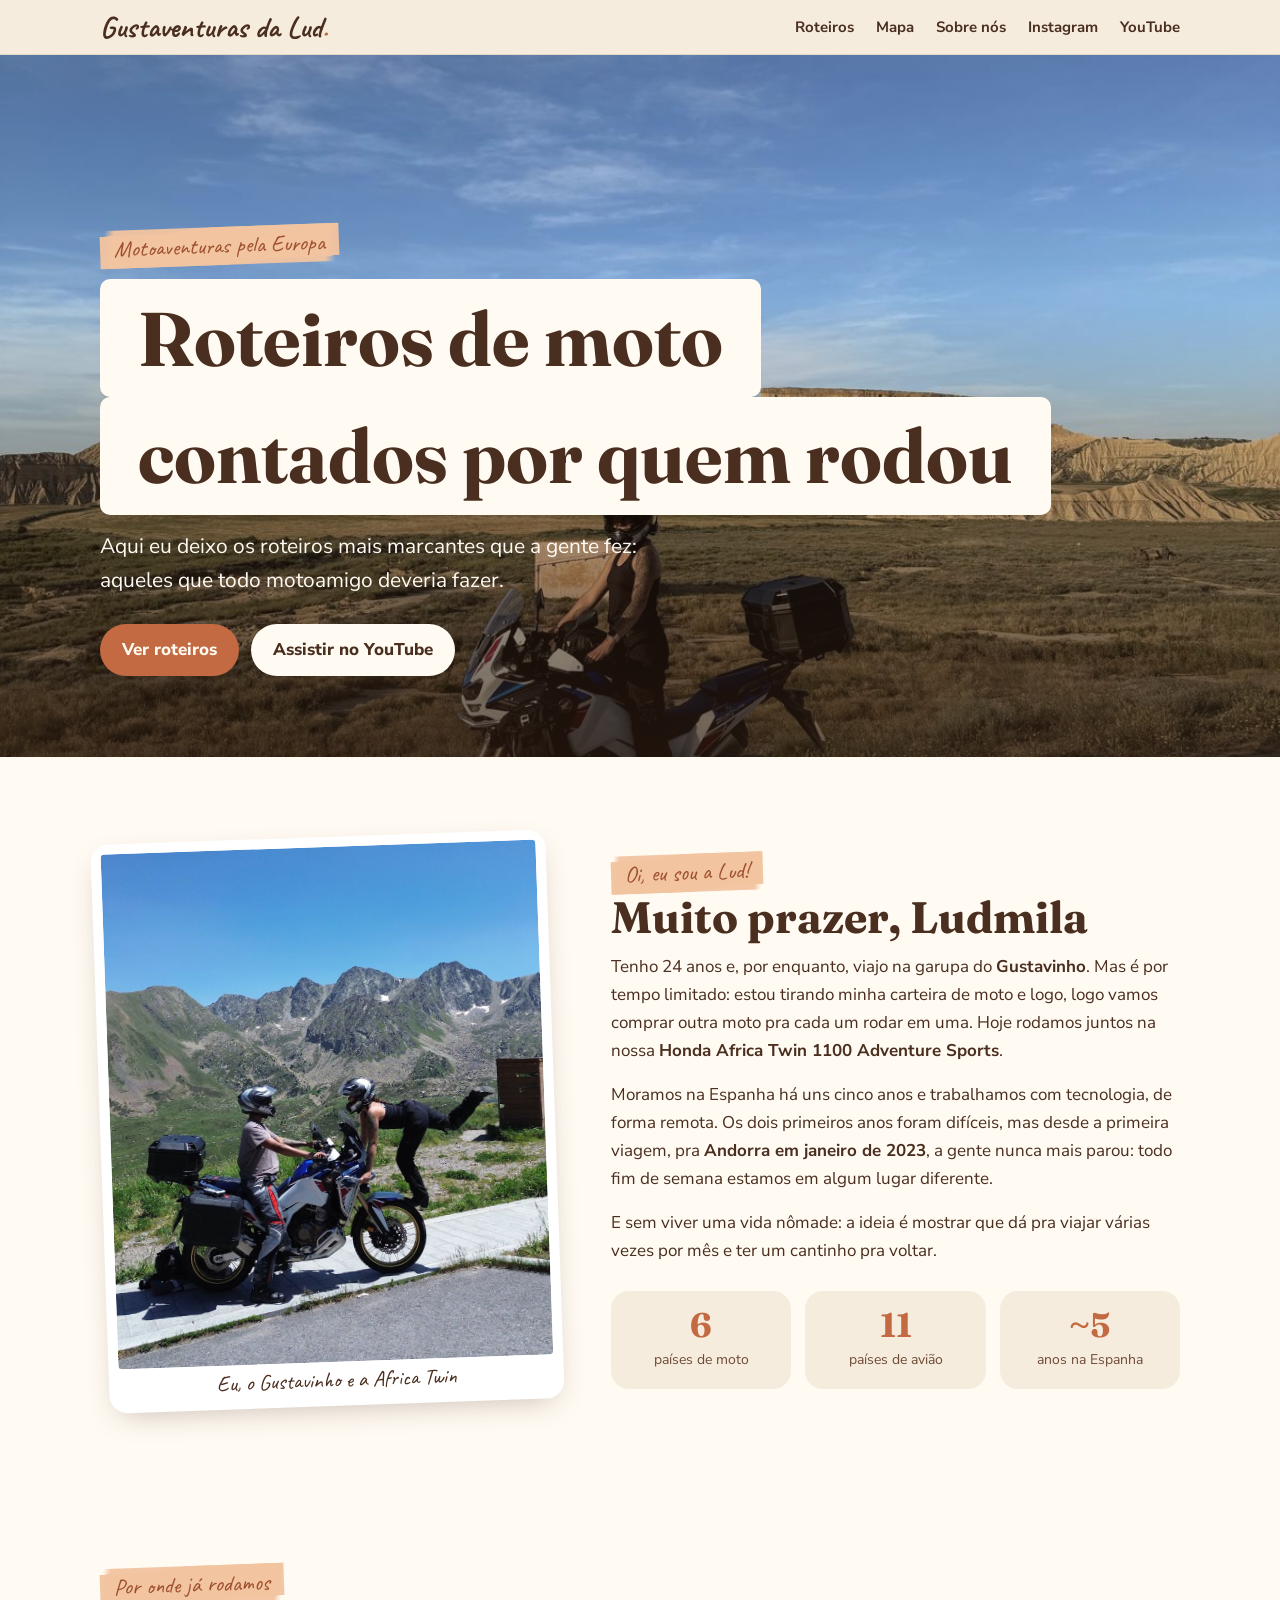
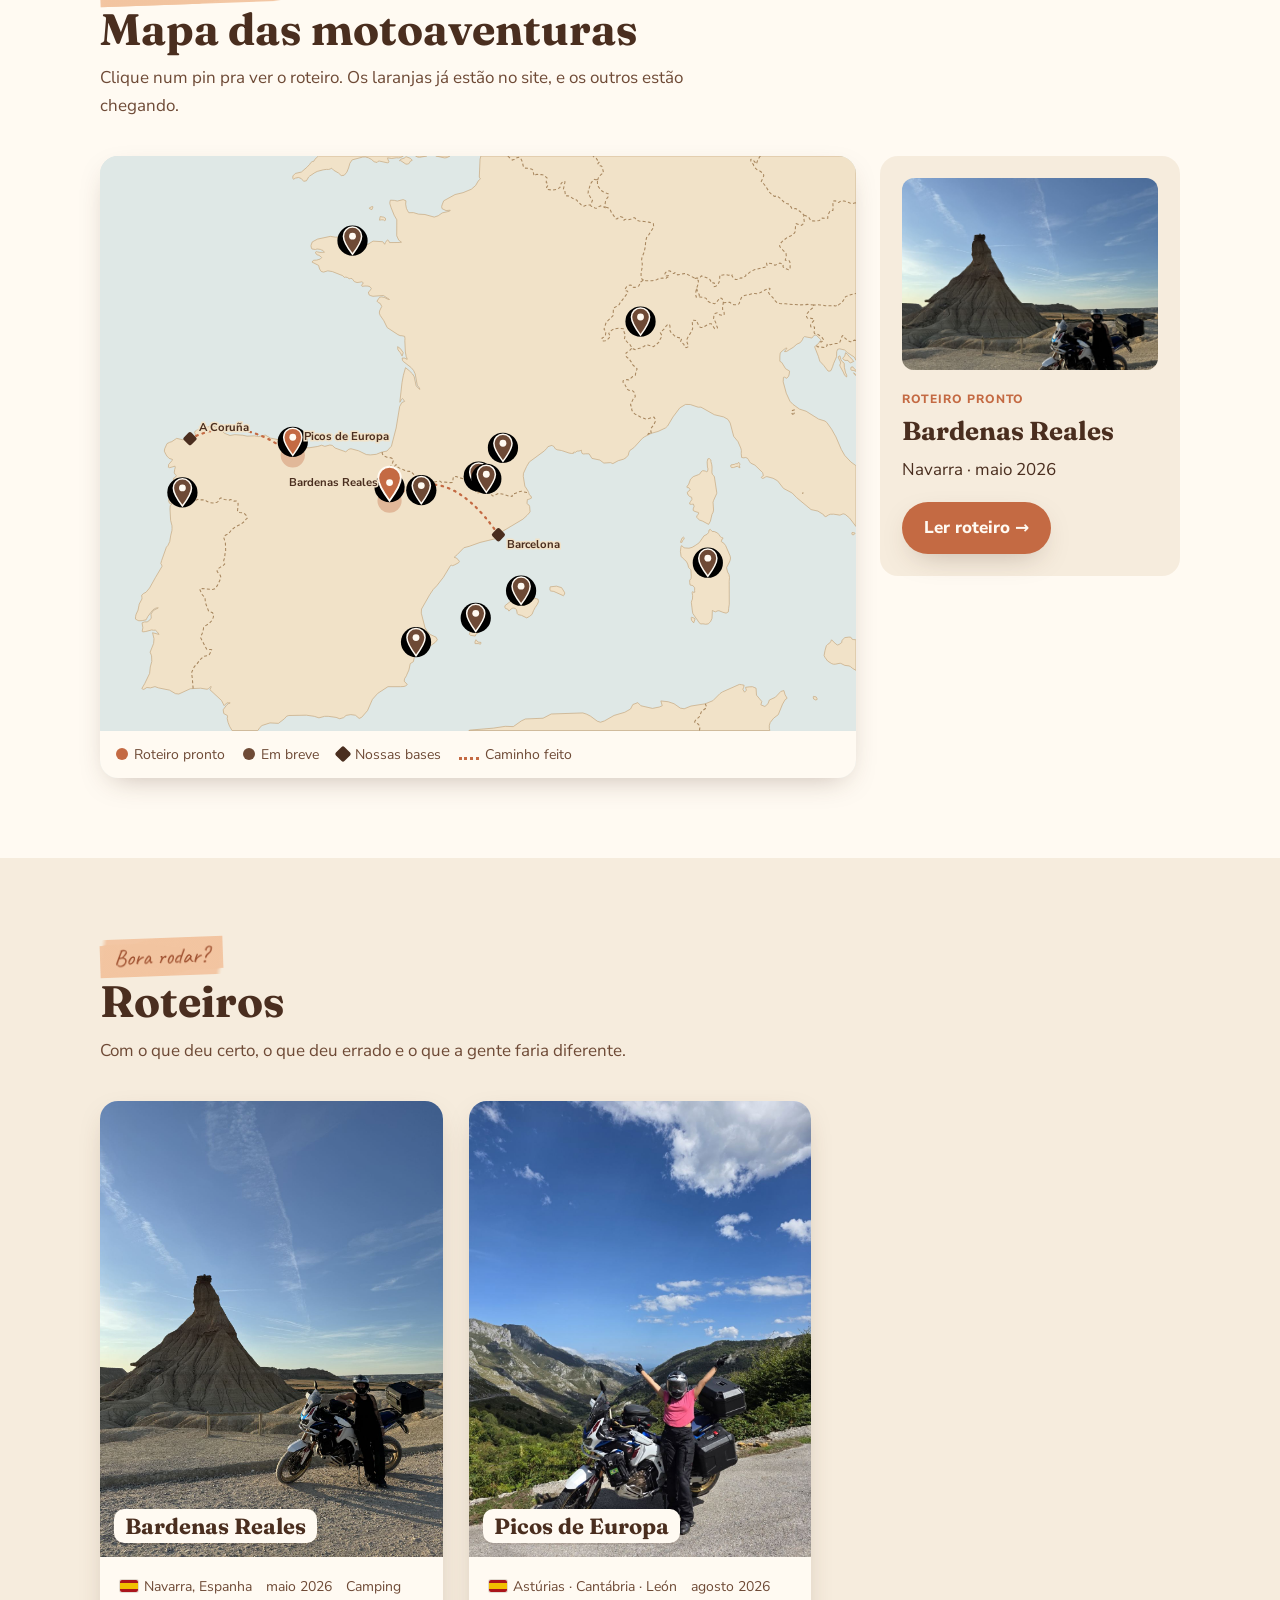
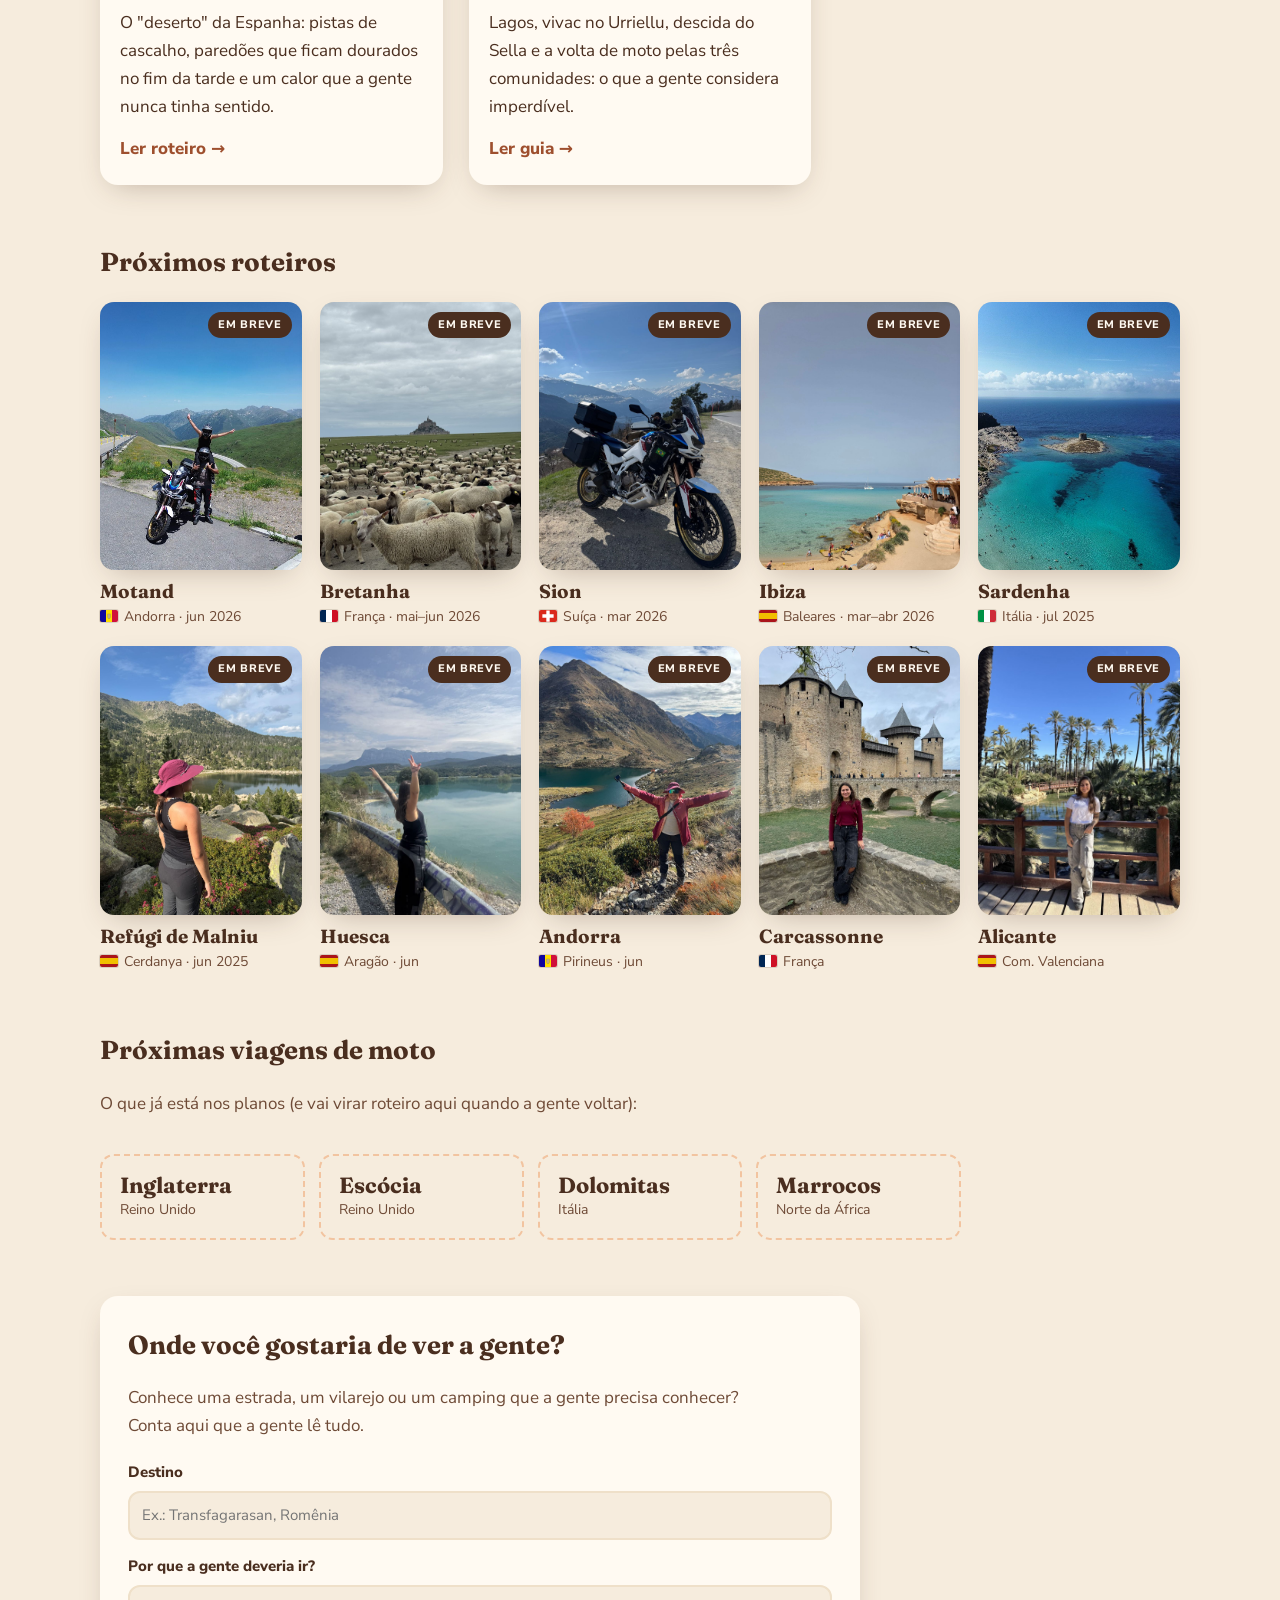
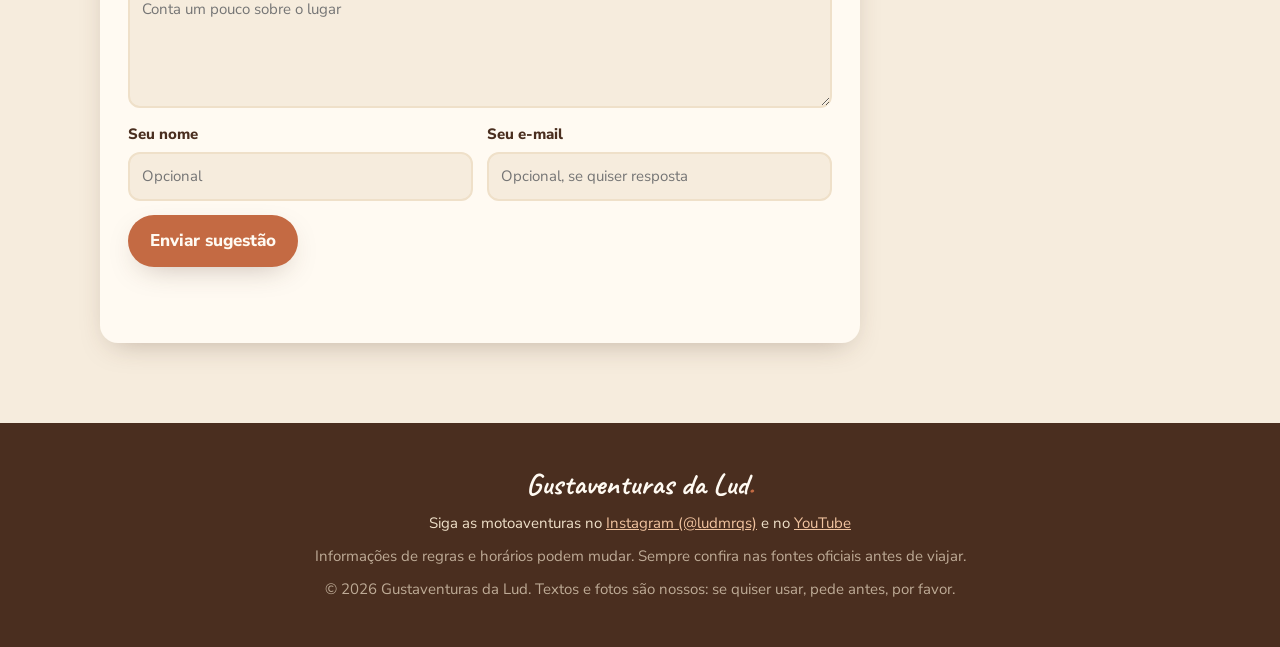
==== commit fdeca5f3: "Add files via upload" ====
--- a/index.html
+++ b/index.html
@@ -3,12 +3,21 @@
 <head>
  <meta charset="utf-8">
  <meta name="viewport" content="width=device-width, initial-scale=1">
- <title>Lud · Motoaventuras pela Europa</title>
+ <title>Gustaventuras da Lud · Roteiros de moto pela Europa</title>
  <meta name="description" content="Roteiros de viagens de moto pela Europa: Bardenas Reales, Picos de Europa e mais. Camping, trilhas e estradas incríveis, contados por quem rodou.">
+ <link rel="canonical" href="https://gustaventurasdalud.com/">
+ <meta property="og:site_name" content="Gustaventuras da Lud">
+ <meta property="og:title" content="Gustaventuras da Lud · Roteiros de moto pela Europa">
+ <meta property="og:description" content="Roteiros de viagens de moto pela Europa: Bardenas Reales, Picos de Europa e mais. Camping, trilhas e estradas incríveis, contados por quem rodou.">
+ <meta property="og:type" content="website">
+ <meta property="og:url" content="https://gustaventurasdalud.com/">
+ <meta property="og:image" content="https://gustaventurasdalud.com/assets/fotos/bardenas-lud-moto-pista.jpg">
+ <meta property="og:locale" content="pt_BR">
  <link rel="preconnect" href="https://fonts.googleapis.com">
  <link rel="preconnect" href="https://fonts.gstatic.com" crossorigin>
  <link href="https://fonts.googleapis.com/css2?family=Caveat:wght@600;700&family=Fraunces:opsz,wght@9..144,600;9..144,700&family=Nunito+Sans:wght@400;700;800;900&display=swap" rel="stylesheet">
  <link rel="stylesheet" href="assets/style.css">
+<script type="application/ld+json">{"@context":"https://schema.org","@type":"WebSite","name":"Gustaventuras da Lud","alternateName":["Gustaventuras","Gustaventuras da Lud"],"url":"https://gustaventurasdalud.com/"}</script>
 </head>
 <body>
 
--- a/assets/style.css
+++ b/assets/style.css
@@ -386,3 +386,7 @@
 
 /* ---- bandeiras ---- */
 .bandeira { display: inline-block; width: 18px; height: 12px; object-fit: cover; border-radius: 2px; margin-right: 6px; vertical-align: -1px; box-shadow: 0 0 0 1px rgba(60,40,20,.15); }
+
+.sugestao-status { margin: 10px 0 0; font-weight: 600; min-height: 1.4em; }
+.sugestao-status.ok { color: #2f6b3a; }
+.sugestao-status.erro { color: #a3361f; }
